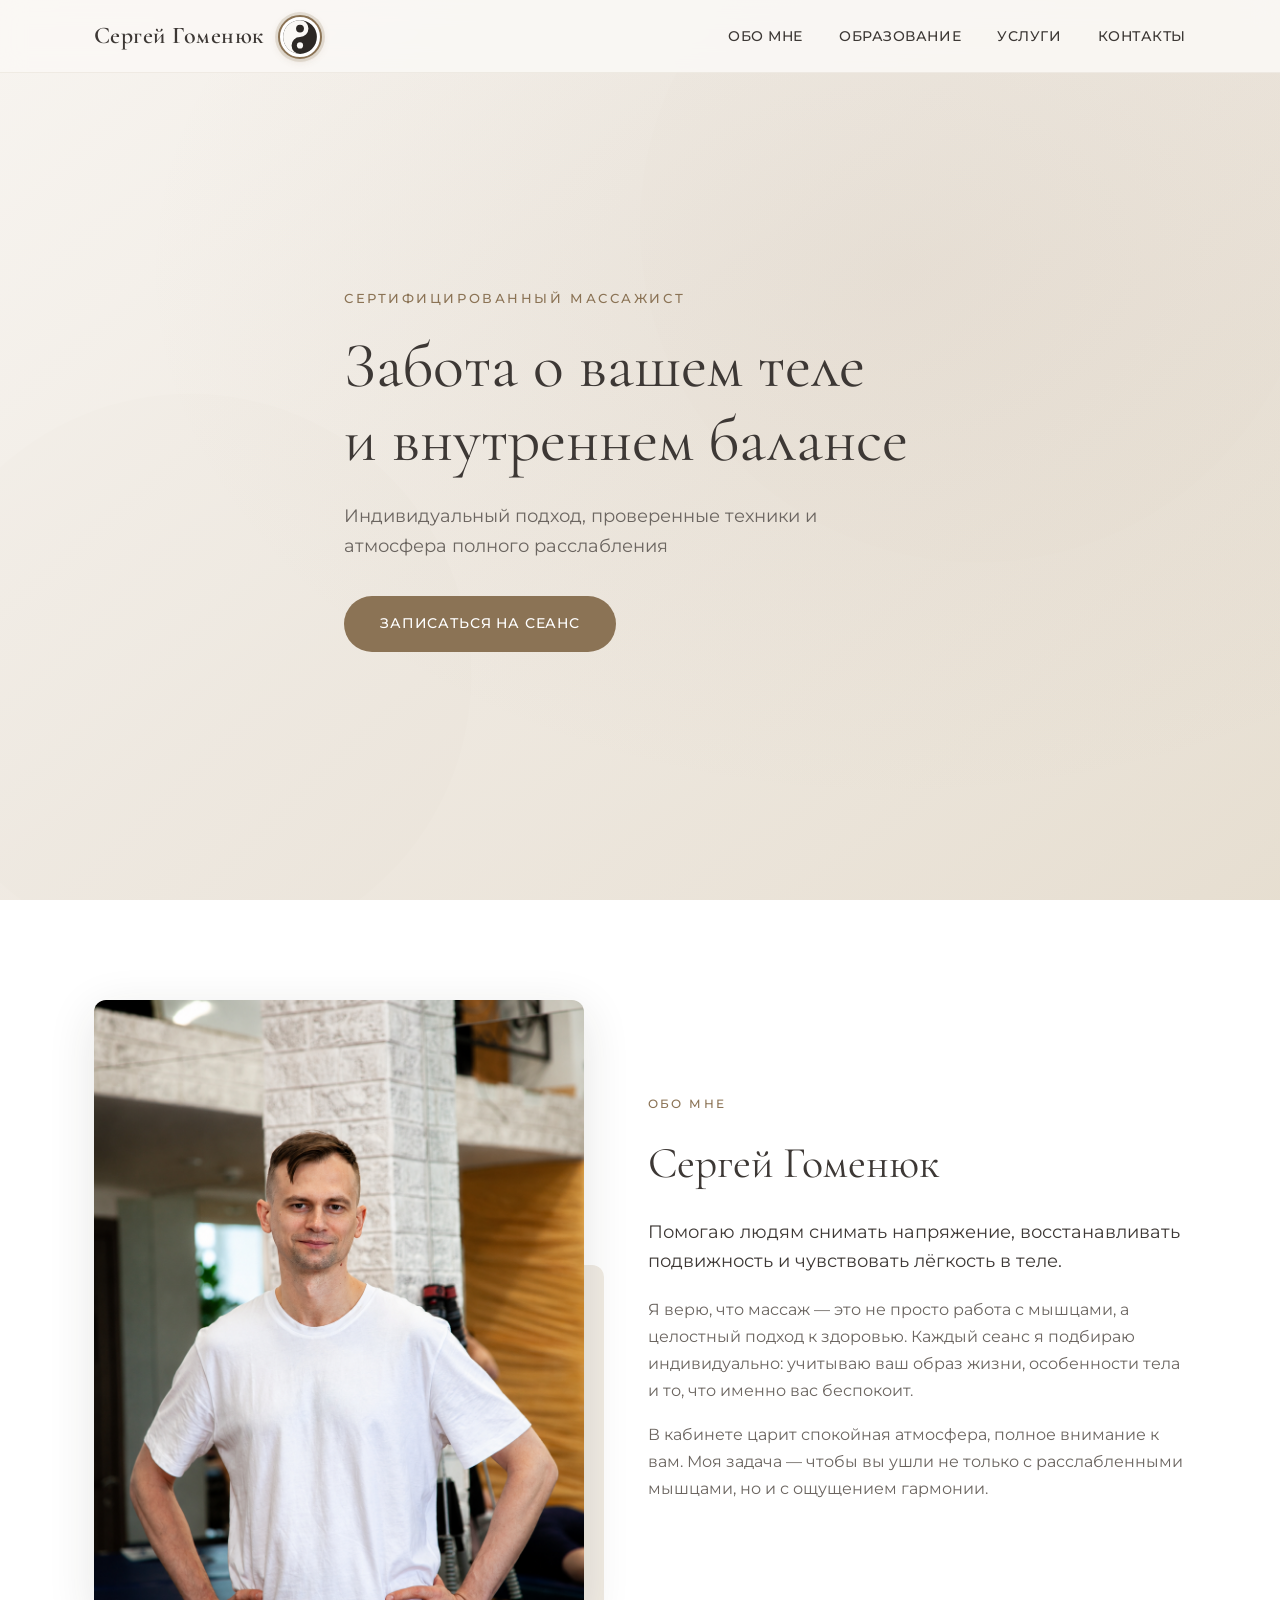
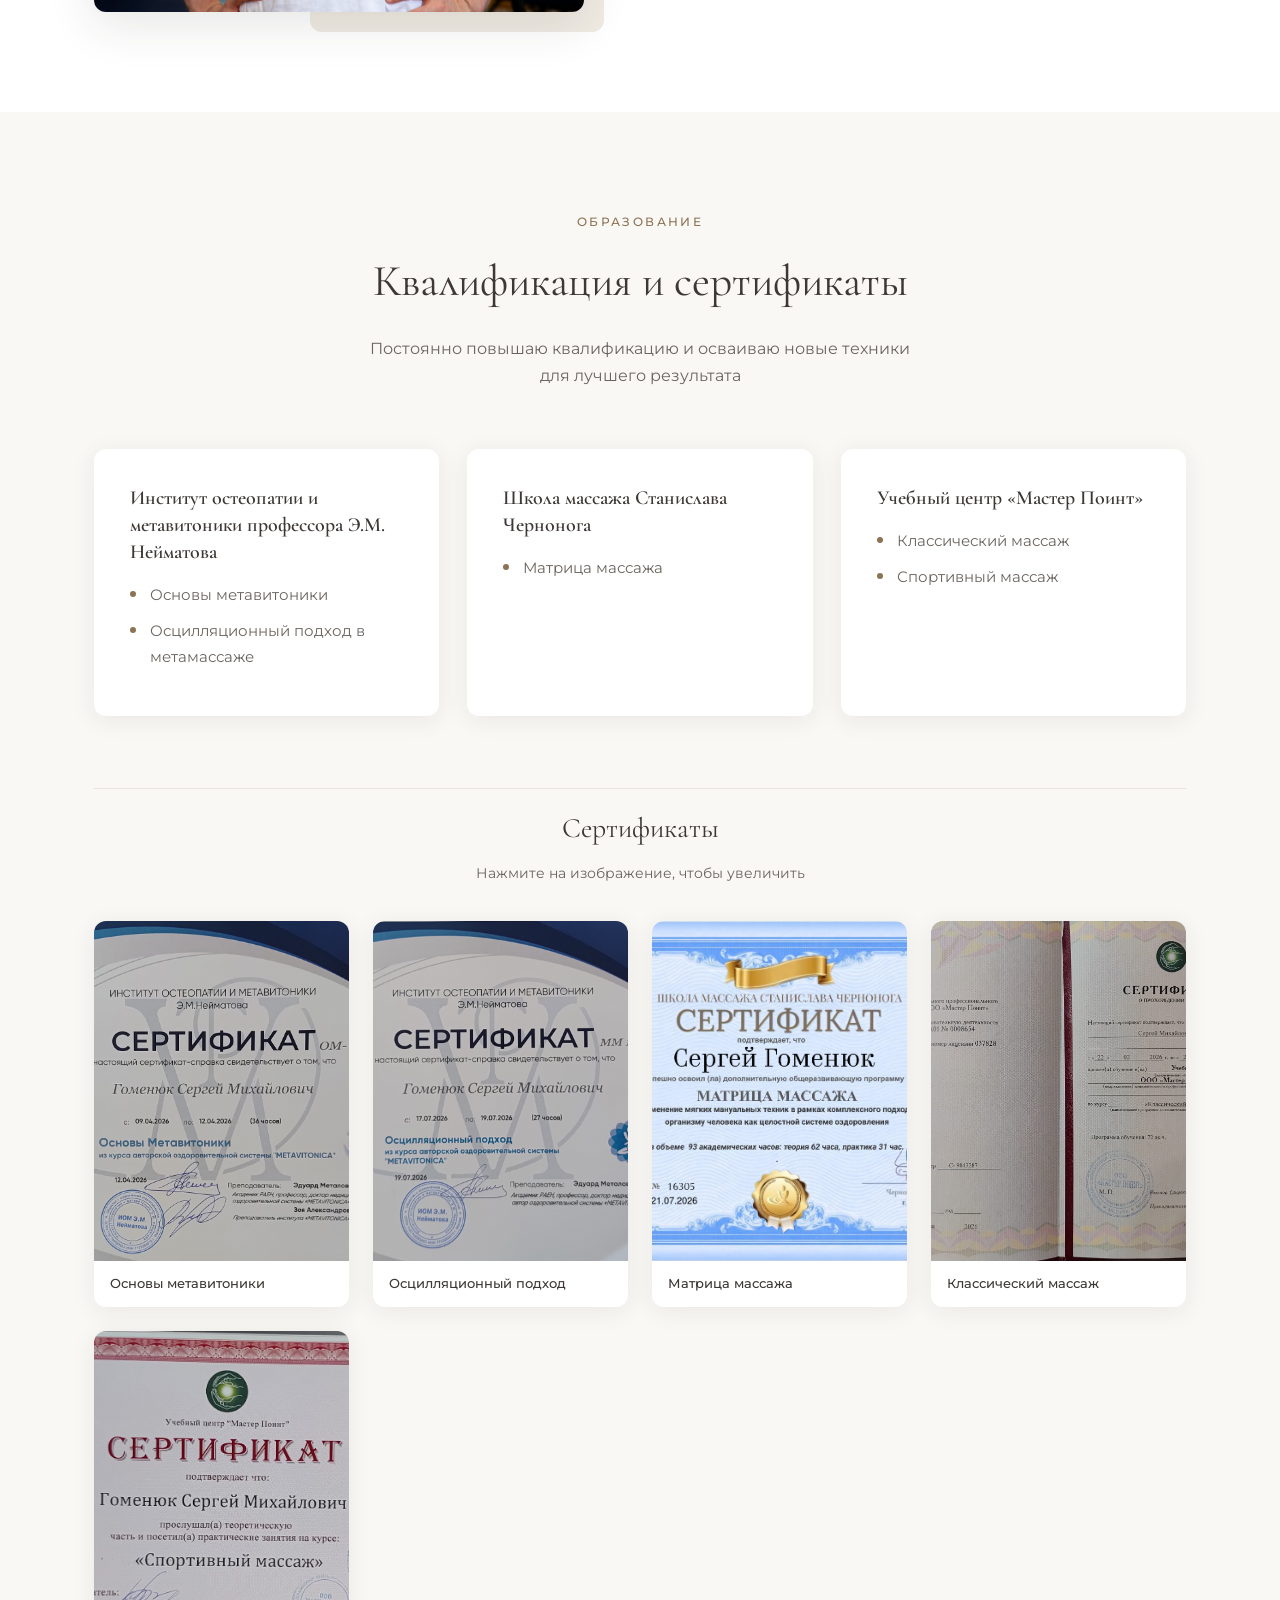
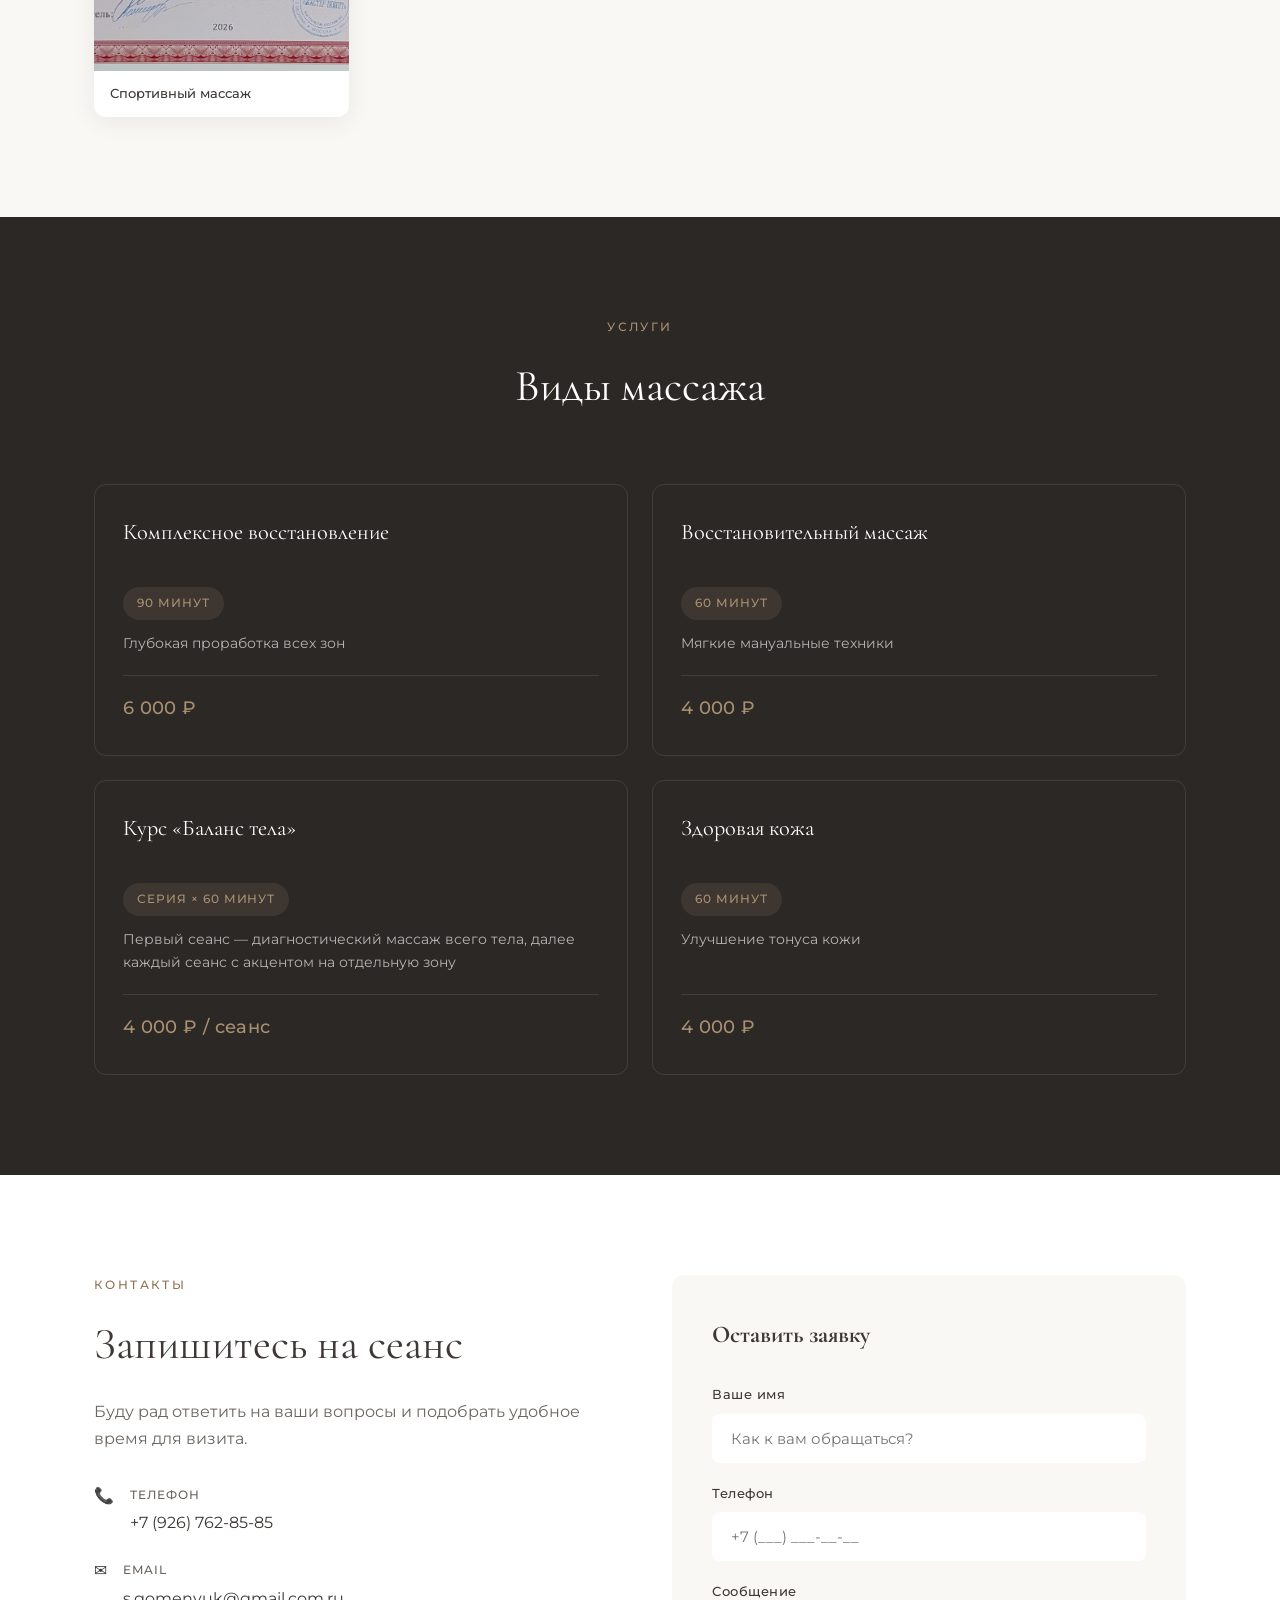
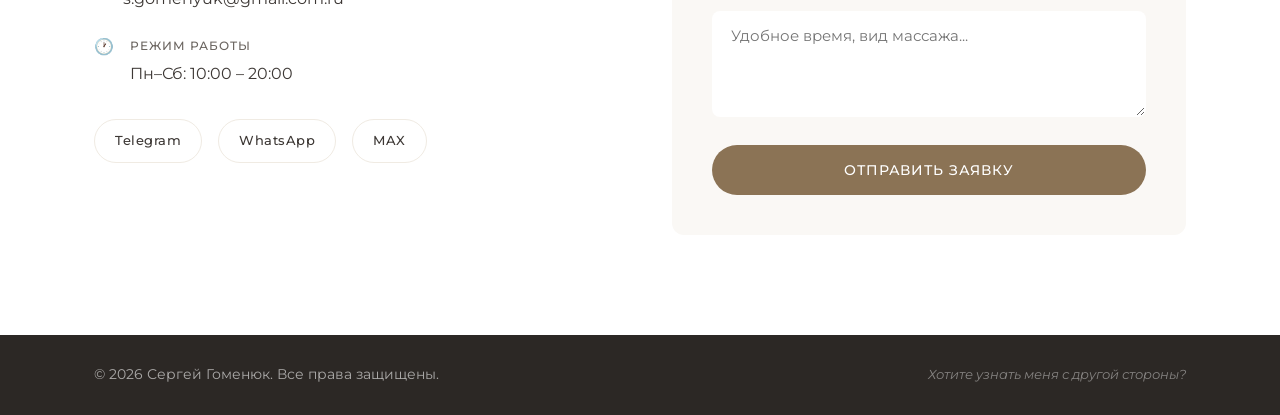
==== massage.html @ 70179abe "initial commit" ====
<!DOCTYPE html>
<html lang="ru">
<head>
  <meta charset="UTF-8">
  <meta name="viewport" content="width=device-width, initial-scale=1.0">
  <meta name="description" content="Профессиональный массаж — восстановление тела и душевного равновесия">
  <title>Сергей Гоменюк — Массажист</title>
  <link rel="preconnect" href="https://fonts.googleapis.com">
  <link rel="preconnect" href="https://fonts.gstatic.com" crossorigin>
  <link href="https://fonts.googleapis.com/css2?family=Cormorant+Garamond:ital,wght@0,400;0,600;1,400&family=Montserrat:wght@300;400;500;600&display=swap" rel="stylesheet">
  <link rel="stylesheet" href="styles.css?v=7">
</head>
<body>
  <header class="header">
    <nav class="nav container">
      <div class="nav-brand">
        <a href="index.html" class="logo">Сергей Гоменюк</a>
        <a href="resume.html" class="yin-yang" title="На главную" aria-label="На главную">
          <svg viewBox="0 0 64 64" aria-hidden="true">
            <circle cx="32" cy="32" r="30" fill="#2c2825"/>
            <path d="M32 2a30 30 0 0 1 0 60 15 15 0 0 1 0-30 15 15 0 0 0 0-30Z" fill="#faf8f5"/>
            <circle cx="32" cy="17" r="5.5" fill="#faf8f5"/>
            <circle cx="32" cy="47" r="7" fill="#2c2825"/>
          </svg>
        </a>
      </div>
      <button class="nav-toggle" aria-label="Открыть меню" aria-expanded="false">
        <span></span>
        <span></span>
        <span></span>
      </button>
      <ul class="nav-links">
        <li><a href="#about">Обо мне</a></li>
        <li><a href="#education">Образование</a></li>
        <li><a href="#services">Услуги</a></li>
        <li><a href="#contacts">Контакты</a></li>
      </ul>
    </nav>
  </header>

  <main>
    <section class="hero">
      <div class="hero-bg" aria-hidden="true"></div>
      <div class="hero-overlay" aria-hidden="true"></div>
      <div class="hero-content container">
        <p class="hero-label">Сертифицированный массажист</p>
        <h1>Забота о вашем теле<br>и внутреннем балансе</h1>
        <p class="hero-text">Индивидуальный подход, проверенные техники и атмосфера полного расслабления</p>
        <a href="#contacts" class="btn btn-primary">Записаться на сеанс</a>
      </div>
    </section>

    <section id="about" class="section about">
      <div class="container about-grid">
        <div class="about-photo">
          <div class="photo-frame">
            <img src="images/photo2.png" alt="Сергей Гоменюк — массажист" width="480" height="600">
          </div>
          <div class="photo-accent" aria-hidden="true"></div>
        </div>
        <div class="about-content">
          <span class="section-label">Обо мне</span>
          <h2>Сергей Гоменюк</h2>
          <p class="lead">Помогаю людям снимать напряжение, восстанавливать подвижность и чувствовать лёгкость в теле.</p>
          <p>Я верю, что массаж — это не просто работа с мышцами, а целостный подход к здоровью. Каждый сеанс я подбираю индивидуально: учитываю ваш образ жизни, особенности тела и то, что именно вас беспокоит.</p>
          <p>В кабинете царит спокойная атмосфера, полное внимание к вам. Моя задача — чтобы вы ушли не только с расслабленными мышцами, но и с ощущением гармонии.</p>
        </div>
      </div>
    </section>

    <section id="education" class="section education">
      <div class="container">
        <div class="section-header">
          <span class="section-label">Образование</span>
          <h2>Квалификация и сертификаты</h2>
          <p class="section-desc">Постоянно повышаю квалификацию и осваиваю новые техники для лучшего результата</p>
        </div>
        <div class="education-grid">
          <article class="edu-card">
            <h3>Институт остеопатии и метавитоники профессора Э.М. Нейматова</h3>
            <ul class="edu-courses">
              <li>Основы метавитоники</li>
              <li>Осцилляционный подход в метамассаже</li>
            </ul>
          </article>
          <article class="edu-card">
            <h3>Школа массажа Станислава Чернонога</h3>
            <ul class="edu-courses">
              <li>Матрица массажа</li>
            </ul>
          </article>
          <article class="edu-card">
            <h3>Учебный центр «Мастер Поинт»</h3>
            <ul class="edu-courses">
              <li>Классический массаж</li>
              <li>Спортивный массаж</li>
            </ul>
          </article>
        </div>

        <div class="certificates">
          <h3 class="certificates-title">Сертификаты</h3>
          <p class="certificates-desc">Нажмите на изображение, чтобы увеличить</p>
          <div class="certificates-grid">
            <button class="cert-item" type="button" aria-label="Сертификат: Основы метавитоники">
              <img src="images/certificates/01-metavitonika.jpg" alt="Сертификат — Основы метавитоники" loading="lazy">
              <span>Основы метавитоники</span>
            </button>
            <button class="cert-item" type="button" aria-label="Сертификат: Осцилляционный подход в метамассаже">
              <img src="images/certificates/02-oscillyaciya.jpg" alt="Сертификат — Осцилляционный подход в метамассаже" loading="lazy">
              <span>Осцилляционный подход</span>
            </button>
            <button class="cert-item" type="button" aria-label="Сертификат: Матрица массажа">
              <img src="images/certificates/03-matrica.png" alt="Сертификат — Матрица массажа" loading="lazy">
              <span>Матрица массажа</span>
            </button>
            <button class="cert-item" type="button" aria-label="Сертификат: Классический массаж">
              <img src="images/certificates/06-klassika-cert.jpg" alt="Сертификат — Классический массаж" loading="lazy">
              <span>Классический массаж</span>
            </button>
            <button class="cert-item" type="button" aria-label="Сертификат: Спортивный массаж">
              <img src="images/certificates/05-sportivnyy.jpg" alt="Сертификат — Спортивный массаж" loading="lazy">
              <span>Спортивный массаж</span>
            </button>
          </div>
        </div>
      </div>
    </section>

    <section id="services" class="section services">
      <div class="container">
        <div class="section-header">
          <span class="section-label">Услуги</span>
          <h2>Виды массажа</h2>
        </div>
        <div class="services-grid">
          <article class="service-item">
            <h3>Комплексное восстановление</h3>
            <span class="service-duration">90 минут</span>
            <p class="service-desc">Глубокая проработка всех зон</p>
            <span class="price">6 000 ₽</span>
          </article>
          <article class="service-item">
            <h3>Восстановительный массаж</h3>
            <span class="service-duration">60 минут</span>
            <p class="service-desc">Мягкие мануальные техники</p>
            <span class="price">4 000 ₽</span>
          </article>
          <article class="service-item">
            <h3>Курс «Баланс тела»</h3>
            <span class="service-duration">серия × 60 минут</span>
            <p class="service-desc">Первый сеанс — диагностический массаж всего тела, далее каждый сеанс с акцентом на отдельную зону</p>
            <span class="price">4 000 ₽ / сеанс</span>
          </article>
          <article class="service-item">
            <h3>Здоровая кожа</h3>
            <span class="service-duration">60 минут</span>
            <p class="service-desc">Улучшение тонуса кожи</p>
            <span class="price">4 000 ₽</span>
          </article>
        </div>
      </div>
    </section>

    <section id="contacts" class="section contacts">
      <div class="container contacts-grid">
        <div class="contacts-info">
          <span class="section-label">Контакты</span>
          <h2>Запишитесь на сеанс</h2>
          <p>Буду рад ответить на ваши вопросы и подобрать удобное время для визита.</p>
          <ul class="contact-list">
            <li>
              <span class="contact-icon" aria-hidden="true">📞</span>
              <div>
                <strong>Телефон</strong>
                <a href="tel:+79267628585">+7 (926) 762-85-85</a>
              </div>
            </li>
            <li>
              <span class="contact-icon" aria-hidden="true">✉️</span>
              <div>
                <strong>Email</strong>
                <a href="mailto:s.gomenyuk@gmail.com">s.gomenyuk@gmail.com.ru</a>
              </div>
            </li>
            <!--li>
              <span class="contact-icon" aria-hidden="true">📍</span>
              <div>
                <strong>Адрес</strong>
                <span>г. Москва, ул. Примерная, д. 10, каб. 5</span>
              </div>
            </li-->
            <li>
              <span class="contact-icon" aria-hidden="true">🕐</span>
              <div>
                <strong>Режим работы</strong>
                <span>Пн–Сб: 10:00 – 20:00</span>
              </div>
            </li>
          </ul>
          <div class="social-links">
            <a href="https://t.me/gsm_33" target="_blank" rel="noopener noreferrer" aria-label="Telegram">Telegram</a>
            <a href="https://wa.me/79267628588" target="_blank" rel="noopener noreferrer" aria-label="WhatsApp">WhatsApp</a>
            <a href="https://max.ru/u/f9LHodD0cOLOVUGIRUEJkd5_rGd2I27pXBakTg8RYIOOFuZh4iMITXsRNAY" target="_blank" rel="noopener noreferrer" aria-label="MAX">MAX</a>
          </div>
        </div>
        <form class="contact-form" id="contactForm">
          <h3>Оставить заявку</h3>
          <input type="text" name="_honey" class="form-honey" tabindex="-1" autocomplete="off" aria-hidden="true">
          <div class="form-group">
            <label for="name">Ваше имя</label>
            <input type="text" id="name" name="name" required placeholder="Как к вам обращаться?">
          </div>
          <div class="form-group">
            <label for="phone">Телефон</label>
            <input type="tel" id="phone" name="phone" required placeholder="+7 (___) ___-__-__">
          </div>
          <div class="form-group">
            <label for="message">Сообщение</label>
            <textarea id="message" name="message" rows="4" placeholder="Удобное время, вид массажа..."></textarea>
          </div>
          <button type="submit" class="btn btn-primary btn-full" id="submitBtn">Отправить заявку</button>
          <p class="form-note form-note--success" id="formNote" hidden>Спасибо! Я свяжусь с вами в ближайшее время.</p>
          <p class="form-note form-note--error" id="formError" hidden></p>
        </form>
      </div>
    </section>
  </main>

  <div class="lightbox" id="lightbox" hidden>
    <button class="lightbox-close" type="button" aria-label="Закрыть">&times;</button>
    <img class="lightbox-img" src="" alt="">
  </div>

  <footer class="footer">
    <div class="container footer-inner">
      <p>&copy; 2026 Сергей Гоменюк. Все права защищены.</p>
      <a href="resume.html" class="other-side">Хотите узнать меня с другой стороны?</a>
    </div>
  </footer>

  <script src="config.js"></script>
  <script src="script.js"></script>
</body>
</html>
---- styles.css ----
:root {
  --color-bg: #faf8f5;
  --color-bg-alt: #f0ebe3;
  --color-bg-dark: #2c2825;
  --color-text: #3d3835;
  --color-text-light: #6b6560;
  --color-accent: #8b7355;
  --color-accent-light: #a89070;
  --color-accent-dark: #6d5a44;
  --color-white: #ffffff;
  --font-serif: 'Cormorant Garamond', Georgia, serif;
  --font-sans: 'Montserrat', system-ui, sans-serif;
  --shadow: 0 4px 24px rgba(44, 40, 37, 0.08);
  --shadow-lg: 0 12px 48px rgba(44, 40, 37, 0.12);
  --radius: 12px;
  --transition: 0.3s ease;
}

*,
*::before,
*::after {
  box-sizing: border-box;
  margin: 0;
  padding: 0;
}

html {
  scroll-behavior: smooth;
}

body {
  font-family: var(--font-sans);
  font-weight: 400;
  font-size: 16px;
  line-height: 1.7;
  color: var(--color-text);
  background: var(--color-bg);
}

img {
  max-width: 100%;
  height: auto;
  display: block;
}

a {
  color: var(--color-accent);
  text-decoration: none;
  transition: color var(--transition);
}

a:hover {
  color: var(--color-accent-dark);
}

.container {
  width: 100%;
  max-width: 1140px;
  margin: 0 auto;
  padding: 0 24px;
}

/* Header */
.header {
  position: fixed;
  top: 0;
  left: 0;
  right: 0;
  z-index: 100;
  background: rgba(250, 248, 245, 0.92);
  backdrop-filter: blur(12px);
  border-bottom: 1px solid rgba(139, 115, 85, 0.1);
}

.nav {
  display: flex;
  align-items: center;
  justify-content: space-between;
  height: 72px;
}

.nav-brand {
  display: flex;
  align-items: center;
  gap: 14px;
}

.logo {
  font-family: var(--font-serif);
  font-size: 1.5rem;
  font-weight: 600;
  line-height: 1;
  color: var(--color-text);
  letter-spacing: 0.02em;
}

.logo:hover {
  color: var(--color-accent);
}

.yin-yang {
  position: relative;
  top: 1px;
  display: inline-flex;
  align-items: center;
  justify-content: center;
  flex-shrink: 0;
  width: 44px;
  height: 44px;
  padding: 0;
  border-radius: 50%;
  cursor: pointer;
  background: #fff;
  border: 2px solid var(--color-accent);
  box-shadow:
    0 0 0 3px rgba(139, 115, 85, 0.18),
    0 2px 8px rgba(139, 115, 85, 0.2);
  transition: transform 0.35s ease, border-color 0.25s ease, box-shadow 0.35s ease;
  animation: yin-pulse 2s ease-in-out infinite;
}

.yin-yang svg {
  display: block;
  width: 36px;
  height: 36px;
  border-radius: 50%;
  transform: rotate(180deg);
  transition: transform 0.45s ease;
  pointer-events: none;
}

.yin-yang:hover {
  transform: scale(1.18);
  border-color: var(--color-accent-dark);
  box-shadow:
    0 0 0 5px rgba(139, 115, 85, 0.28),
    0 4px 16px rgba(139, 115, 85, 0.35);
  animation: none;
}

.yin-yang:hover svg {
  transform: rotate(0deg);
}

.yin-yang:focus-visible {
  outline: 2px solid var(--color-accent-dark);
  outline-offset: 4px;
}

@keyframes yin-pulse {
  0%, 100% {
    box-shadow:
      0 0 0 3px rgba(139, 115, 85, 0.2),
      0 2px 8px rgba(139, 115, 85, 0.15);
  }
  50% {
    box-shadow:
      0 0 0 7px rgba(139, 115, 85, 0.12),
      0 2px 12px rgba(139, 115, 85, 0.3);
  }
}

.nav-links {
  display: flex;
  gap: 36px;
  list-style: none;
}

.nav-links a {
  font-size: 0.875rem;
  font-weight: 500;
  color: var(--color-text);
  letter-spacing: 0.04em;
  text-transform: uppercase;
}

.nav-links a:hover {
  color: var(--color-accent);
}

.nav-toggle {
  display: none;
  flex-direction: column;
  gap: 5px;
  background: none;
  border: none;
  cursor: pointer;
  padding: 4px;
}

.nav-toggle span {
  display: block;
  width: 24px;
  height: 2px;
  background: var(--color-text);
  transition: var(--transition);
}

/* Hero */
.hero {
  position: relative;
  min-height: 100vh;
  display: flex;
  align-items: center;
  padding: 120px 0 80px;
  overflow: hidden;
}

.hero-bg {
  position: absolute;
  inset: 0;
  background:
    linear-gradient(135deg, rgba(250, 248, 245, 0.85) 0%, rgba(240, 235, 227, 0.75) 100%),
    url('data:image/svg+xml,<svg xmlns="http://www.w3.org/2000/svg" viewBox="0 0 1200 800"><defs><linearGradient id="g" x1="0%25" y1="0%25" x2="100%25" y2="100%25"><stop offset="0%25" style="stop-color:%23e8dfd3"/><stop offset="50%25" style="stop-color:%23d4c4b0"/><stop offset="100%25" style="stop-color:%23c9b89a"/></linearGradient></defs><rect fill="url(%23g)" width="1200" height="800"/><circle cx="900" cy="200" r="300" fill="%23b8a088" opacity="0.15"/><circle cx="200" cy="600" r="250" fill="%238b7355" opacity="0.1"/></svg>');
  background-size: cover;
  background-position: center;
}

.hero-overlay {
  position: absolute;
  inset: 0;
  background: radial-gradient(ellipse at 70% 30%, rgba(139, 115, 85, 0.08) 0%, transparent 60%);
}

.hero-content {
  position: relative;
  z-index: 1;
  max-width: 640px;
}

.hero-label {
  font-size: 0.8rem;
  font-weight: 500;
  letter-spacing: 0.2em;
  text-transform: uppercase;
  color: var(--color-accent);
  margin-bottom: 20px;
}

.hero h1 {
  font-family: var(--font-serif);
  font-size: clamp(2.5rem, 6vw, 4rem);
  font-weight: 400;
  line-height: 1.15;
  color: var(--color-text);
  margin-bottom: 24px;
}

.hero-text {
  font-size: 1.1rem;
  color: var(--color-text-light);
  margin-bottom: 36px;
  max-width: 480px;
}

/* Buttons */
.btn {
  display: inline-block;
  padding: 16px 36px;
  font-family: var(--font-sans);
  font-size: 0.875rem;
  font-weight: 500;
  letter-spacing: 0.06em;
  text-transform: uppercase;
  border: none;
  border-radius: 50px;
  cursor: pointer;
  transition: all var(--transition);
}

.btn-primary {
  background: var(--color-accent);
  color: var(--color-white);
}

.btn-primary:hover {
  background: var(--color-accent-dark);
  color: var(--color-white);
  transform: translateY(-2px);
  box-shadow: var(--shadow);
}

.btn-full {
  width: 100%;
}

/* Sections */
.section {
  padding: 100px 0;
}

.section-label {
  display: block;
  font-size: 0.75rem;
  font-weight: 500;
  letter-spacing: 0.2em;
  text-transform: uppercase;
  color: var(--color-accent);
  margin-bottom: 12px;
}

.section-header {
  text-align: center;
  max-width: 560px;
  margin: 0 auto 60px;
}

.section-header h2,
.about-content h2,
.contacts-info h2 {
  font-family: var(--font-serif);
  font-size: clamp(2rem, 4vw, 2.75rem);
  font-weight: 400;
  color: var(--color-text);
  margin-bottom: 16px;
}

.section-desc {
  color: var(--color-text-light);
}

/* About */
.about {
  background: var(--color-white);
}

.about-grid {
  display: grid;
  grid-template-columns: 1fr 1.1fr;
  gap: 64px;
  align-items: center;
}

.about-photo {
  position: relative;
}

.photo-frame {
  position: relative;
  z-index: 1;
  border-radius: var(--radius);
  overflow: hidden;
  box-shadow: var(--shadow-lg);
}

.photo-frame img {
  width: 100%;
  aspect-ratio: 4 / 5;
  object-fit: cover;
  background: var(--color-bg-alt);
}

.photo-accent {
  position: absolute;
  bottom: -20px;
  right: -20px;
  width: 60%;
  height: 60%;
  background: var(--color-bg-alt);
  border-radius: var(--radius);
  z-index: 0;
}

.about-content .lead {
  font-size: 1.15rem;
  color: var(--color-text);
  margin-bottom: 20px;
  line-height: 1.6;
}

.about-content p {
  color: var(--color-text-light);
  margin-bottom: 16px;
}

.about-features {
  display: flex;
  gap: 40px;
  list-style: none;
  margin-top: 36px;
  padding-top: 36px;
  border-top: 1px solid var(--color-bg-alt);
}

.about-features li {
  display: flex;
  flex-direction: column;
}

.about-features strong {
  font-family: var(--font-serif);
  font-size: 2rem;
  font-weight: 600;
  color: var(--color-accent);
  line-height: 1.2;
}

.about-features span {
  font-size: 0.8rem;
  color: var(--color-text-light);
  margin-top: 4px;
}

/* Education */
.education {
  background: var(--color-bg);
}

.education-grid {
  display: grid;
  grid-template-columns: repeat(3, 1fr);
  gap: 28px;
  margin-bottom: 72px;
}

.edu-card {
  background: var(--color-white);
  padding: 36px;
  border-radius: var(--radius);
  box-shadow: var(--shadow);
  transition: transform var(--transition), box-shadow var(--transition);
}

.edu-card:hover {
  transform: translateY(-4px);
  box-shadow: var(--shadow-lg);
}

.edu-year {
  display: inline-block;
  font-size: 0.75rem;
  font-weight: 600;
  letter-spacing: 0.1em;
  color: var(--color-accent);
  background: var(--color-bg-alt);
  padding: 6px 14px;
  border-radius: 50px;
  margin-bottom: 16px;
}

.edu-card h3 {
  font-family: var(--font-serif);
  font-size: 1.25rem;
  font-weight: 600;
  margin-bottom: 16px;
  line-height: 1.35;
}

.edu-courses {
  list-style: none;
  padding: 0;
}

.edu-courses li {
  position: relative;
  padding-left: 20px;
  margin-bottom: 10px;
  font-size: 0.95rem;
  color: var(--color-text-light);
}

.edu-courses li::before {
  content: '';
  position: absolute;
  left: 0;
  top: 0.55em;
  width: 6px;
  height: 6px;
  border-radius: 50%;
  background: var(--color-accent);
}

.edu-degree {
  font-size: 0.875rem;
  font-weight: 500;
  color: var(--color-accent);
  margin-bottom: 12px;
}

.edu-card p:last-child {
  font-size: 0.9rem;
  color: var(--color-text-light);
}

/* Certificates */
.certificates {
  padding-top: 16px;
  border-top: 1px solid rgba(139, 115, 85, 0.15);
}

.certificates-title {
  font-family: var(--font-serif);
  font-size: 1.75rem;
  font-weight: 400;
  text-align: center;
  margin-bottom: 8px;
}

.certificates-desc {
  text-align: center;
  font-size: 0.9rem;
  color: var(--color-text-light);
  margin-bottom: 36px;
}

.certificates-grid {
  display: grid;
  grid-template-columns: repeat(auto-fill, minmax(200px, 1fr));
  gap: 24px;
}

.cert-item {
  display: flex;
  flex-direction: column;
  align-items: stretch;
  padding: 0;
  border: none;
  background: var(--color-white);
  border-radius: var(--radius);
  overflow: hidden;
  box-shadow: var(--shadow);
  cursor: pointer;
  transition: transform var(--transition), box-shadow var(--transition);
  text-align: left;
  font-family: inherit;
}

.cert-item:hover {
  transform: translateY(-4px);
  box-shadow: var(--shadow-lg);
}

.cert-item img {
  width: 100%;
  aspect-ratio: 3 / 4;
  object-fit: cover;
  background: var(--color-bg-alt);
}

.cert-item span {
  padding: 14px 16px;
  font-size: 0.8rem;
  font-weight: 500;
  color: var(--color-text);
  line-height: 1.4;
}

/* Lightbox */
.lightbox {
  position: fixed;
  inset: 0;
  z-index: 200;
  display: flex;
  align-items: center;
  justify-content: center;
  padding: 24px;
  background: rgba(44, 40, 37, 0.9);
  backdrop-filter: blur(4px);
}

.lightbox[hidden] {
  display: none;
}

.lightbox-img {
  max-width: 90vw;
  max-height: 90vh;
  object-fit: contain;
  border-radius: 8px;
  box-shadow: var(--shadow-lg);
}

.lightbox-close {
  position: absolute;
  top: 20px;
  right: 24px;
  width: 48px;
  height: 48px;
  border: none;
  background: rgba(255, 255, 255, 0.15);
  color: var(--color-white);
  font-size: 2rem;
  line-height: 1;
  border-radius: 50%;
  cursor: pointer;
  transition: background var(--transition);
}

.lightbox-close:hover {
  background: rgba(255, 255, 255, 0.25);
}

/* Services */
.services {
  background: var(--color-bg-dark);
  color: var(--color-white);
}

.services .section-label {
  color: var(--color-accent-light);
}

.services .section-header h2 {
  color: var(--color-white);
}

.services-grid {
  display: grid;
  grid-template-columns: repeat(2, 1fr);
  gap: 24px;
}

.service-item {
  display: grid;
  grid-template-rows: auto auto 1fr auto;
  gap: 12px;
  min-height: 100%;
  padding: 32px 28px;
  border: 1px solid rgba(255, 255, 255, 0.1);
  border-radius: var(--radius);
  transition: background var(--transition), border-color var(--transition);
}

.service-item:hover {
  background: rgba(255, 255, 255, 0.05);
  border-color: var(--color-accent);
}

.service-item h3 {
  font-family: var(--font-serif);
  font-size: 1.4rem;
  font-weight: 400;
  line-height: 1.3;
  margin: 0;
  min-height: 2.6em;
}

.service-duration {
  display: inline-flex;
  align-items: center;
  width: fit-content;
  padding: 6px 14px;
  font-size: 0.75rem;
  font-weight: 500;
  letter-spacing: 0.08em;
  text-transform: uppercase;
  color: var(--color-accent-light);
  background: rgba(168, 144, 112, 0.15);
  border-radius: 50px;
}

.service-desc {
  margin: 0;
  font-size: 0.9rem;
  line-height: 1.6;
  color: rgba(255, 255, 255, 0.65);
}

.price {
  margin-top: 8px;
  padding-top: 16px;
  border-top: 1px solid rgba(255, 255, 255, 0.1);
  font-size: 1.15rem;
  font-weight: 500;
  letter-spacing: 0.02em;
  color: var(--color-accent-light);
}

/* Contacts */
.contacts {
  background: var(--color-white);
}

.contacts-grid {
  display: grid;
  grid-template-columns: 1fr 1fr;
  gap: 64px;
  align-items: start;
}

.contacts-info p {
  color: var(--color-text-light);
  margin-bottom: 32px;
}

.contact-list {
  list-style: none;
  margin-bottom: 32px;
}

.contact-list li {
  display: flex;
  gap: 16px;
  margin-bottom: 24px;
}

.contact-icon {
  font-size: 1.25rem;
  line-height: 1.4;
}

.contact-list strong {
  display: block;
  font-size: 0.75rem;
  font-weight: 500;
  letter-spacing: 0.08em;
  text-transform: uppercase;
  color: var(--color-text-light);
  margin-bottom: 4px;
}

.contact-list a,
.contact-list span {
  font-size: 1rem;
  color: var(--color-text);
}

.contact-list a:hover {
  color: var(--color-accent);
}

.social-links {
  display: flex;
  gap: 16px;
}

.social-links a {
  padding: 10px 20px;
  font-size: 0.8rem;
  font-weight: 500;
  letter-spacing: 0.04em;
  border: 1px solid var(--color-bg-alt);
  border-radius: 50px;
  color: var(--color-text);
  transition: all var(--transition);
}

.social-links a:hover {
  border-color: var(--color-accent);
  color: var(--color-accent);
}

/* Form */
.contact-form {
  background: var(--color-bg);
  padding: 40px;
  border-radius: var(--radius);
}

.contact-form h3 {
  font-family: var(--font-serif);
  font-size: 1.5rem;
  margin-bottom: 28px;
}

.form-group {
  margin-bottom: 20px;
}

.form-group label {
  display: block;
  font-size: 0.8rem;
  font-weight: 500;
  letter-spacing: 0.04em;
  margin-bottom: 8px;
  color: var(--color-text);
}

.form-group input,
.form-group textarea {
  width: 100%;
  padding: 14px 18px;
  font-family: var(--font-sans);
  font-size: 0.95rem;
  color: var(--color-text);
  background: var(--color-white);
  border: 1px solid transparent;
  border-radius: 8px;
  transition: border-color var(--transition);
  resize: vertical;
}

.form-group input:focus,
.form-group textarea:focus {
  outline: none;
  border-color: var(--color-accent);
}

.form-note {
  margin-top: 16px;
  text-align: center;
  font-weight: 500;
}

.form-note--success {
  color: var(--color-accent);
}

.form-note--error {
  color: #b54a4a;
}

.form-honey {
  position: absolute;
  left: -9999px;
  opacity: 0;
  pointer-events: none;
}

.btn:disabled {
  opacity: 0.6;
  cursor: not-allowed;
  transform: none;
}

/* Footer */
.footer {
  background: var(--color-bg-dark);
  color: rgba(255, 255, 255, 0.6);
  padding: 28px 0;
}

.footer-inner {
  display: flex;
  justify-content: space-between;
  align-items: center;
  font-size: 0.875rem;
}

.footer a {
  color: rgba(255, 255, 255, 0.6);
}

.footer a:hover {
  color: var(--color-accent-light);
}

.other-side {
  font-size: 0.8rem;
  font-style: italic;
  opacity: 0.7;
  transition: opacity var(--transition), color var(--transition);
}

.other-side:hover {
  opacity: 1;
}

/* Mobile */
@media (max-width: 900px) {
  .about-grid,
  .contacts-grid {
    grid-template-columns: 1fr;
    gap: 48px;
  }

  .education-grid {
    grid-template-columns: 1fr;
  }

  .certificates-grid {
    grid-template-columns: repeat(2, 1fr);
  }

  .services-grid {
    grid-template-columns: 1fr;
  }

  .service-item h3 {
    min-height: 0;
  }

  .about-photo {
    max-width: 400px;
    margin: 0 auto;
  }

  .about-features {
    justify-content: space-between;
    gap: 20px;
  }
}

@media (max-width: 768px) {
  .nav-toggle {
    display: flex;
  }

  .nav-links {
    position: fixed;
    top: 72px;
    left: 0;
    right: 0;
    flex-direction: column;
    gap: 0;
    background: var(--color-bg);
    padding: 24px;
    border-bottom: 1px solid rgba(139, 115, 85, 0.1);
    transform: translateY(-120%);
    opacity: 0;
    pointer-events: none;
    transition: all var(--transition);
  }

  .nav-links.open {
    transform: translateY(0);
    opacity: 1;
    pointer-events: auto;
  }

  .nav-links li {
    border-bottom: 1px solid var(--color-bg-alt);
  }

  .nav-links a {
    display: block;
    padding: 16px 0;
  }

  .section {
    padding: 72px 0;
  }

  .hero {
    min-height: auto;
    padding: 140px 0 80px;
  }

  .contact-form {
    padding: 28px;
  }

  .certificates-grid {
    grid-template-columns: 1fr;
  }

  .footer-inner {
    flex-direction: column;
    gap: 12px;
    text-align: center;
  }
}
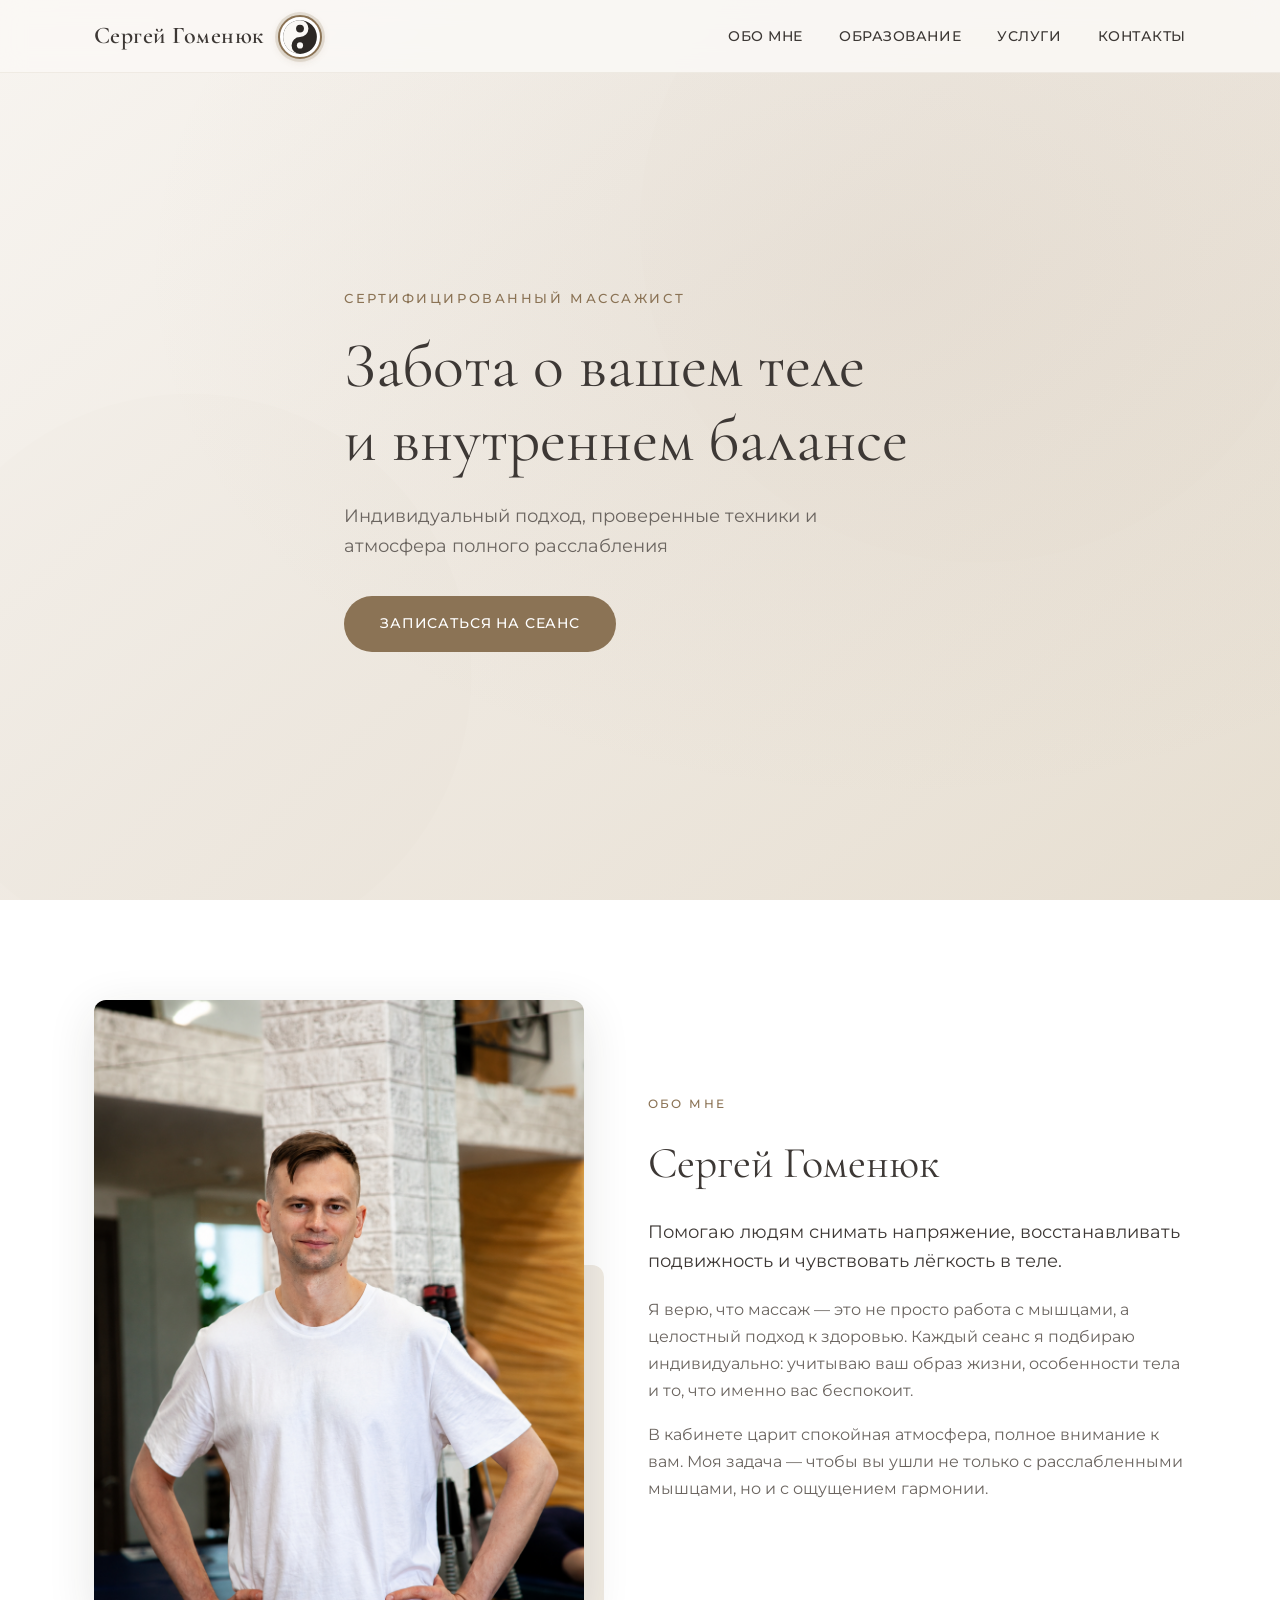
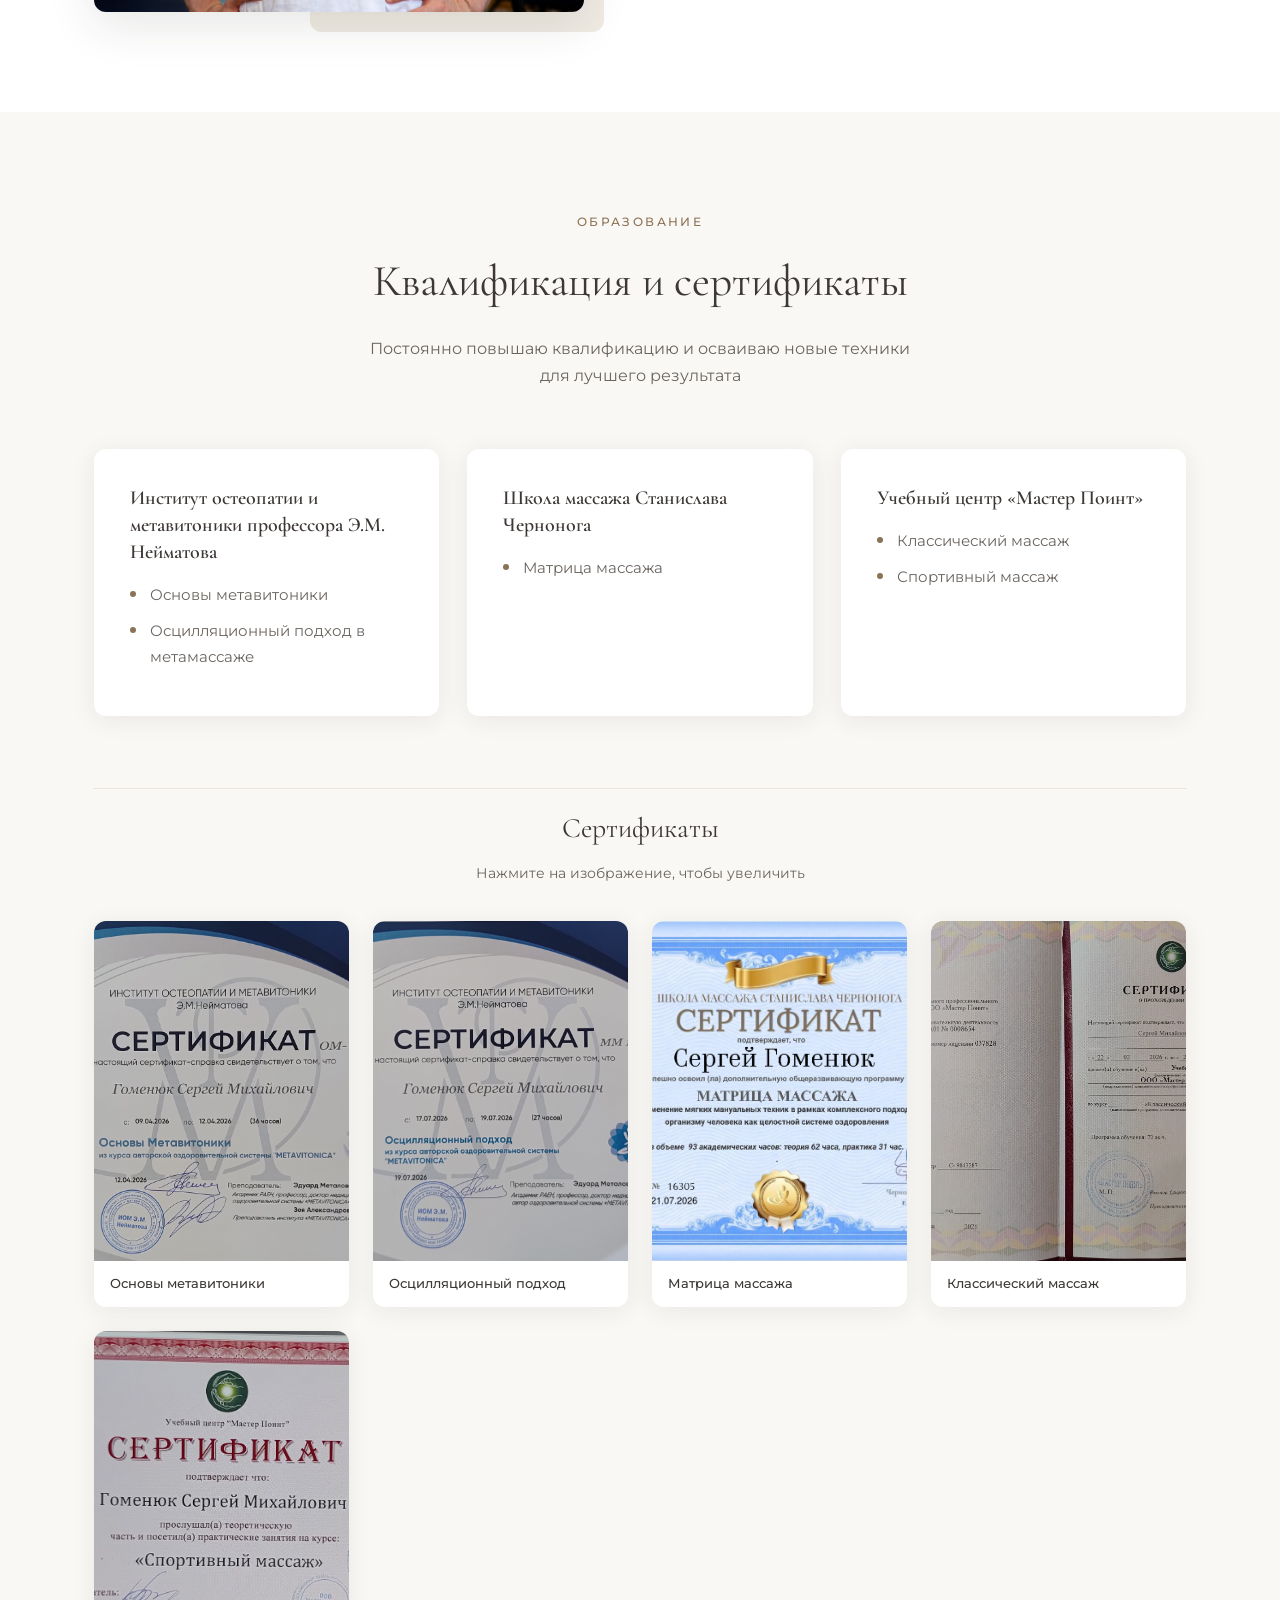
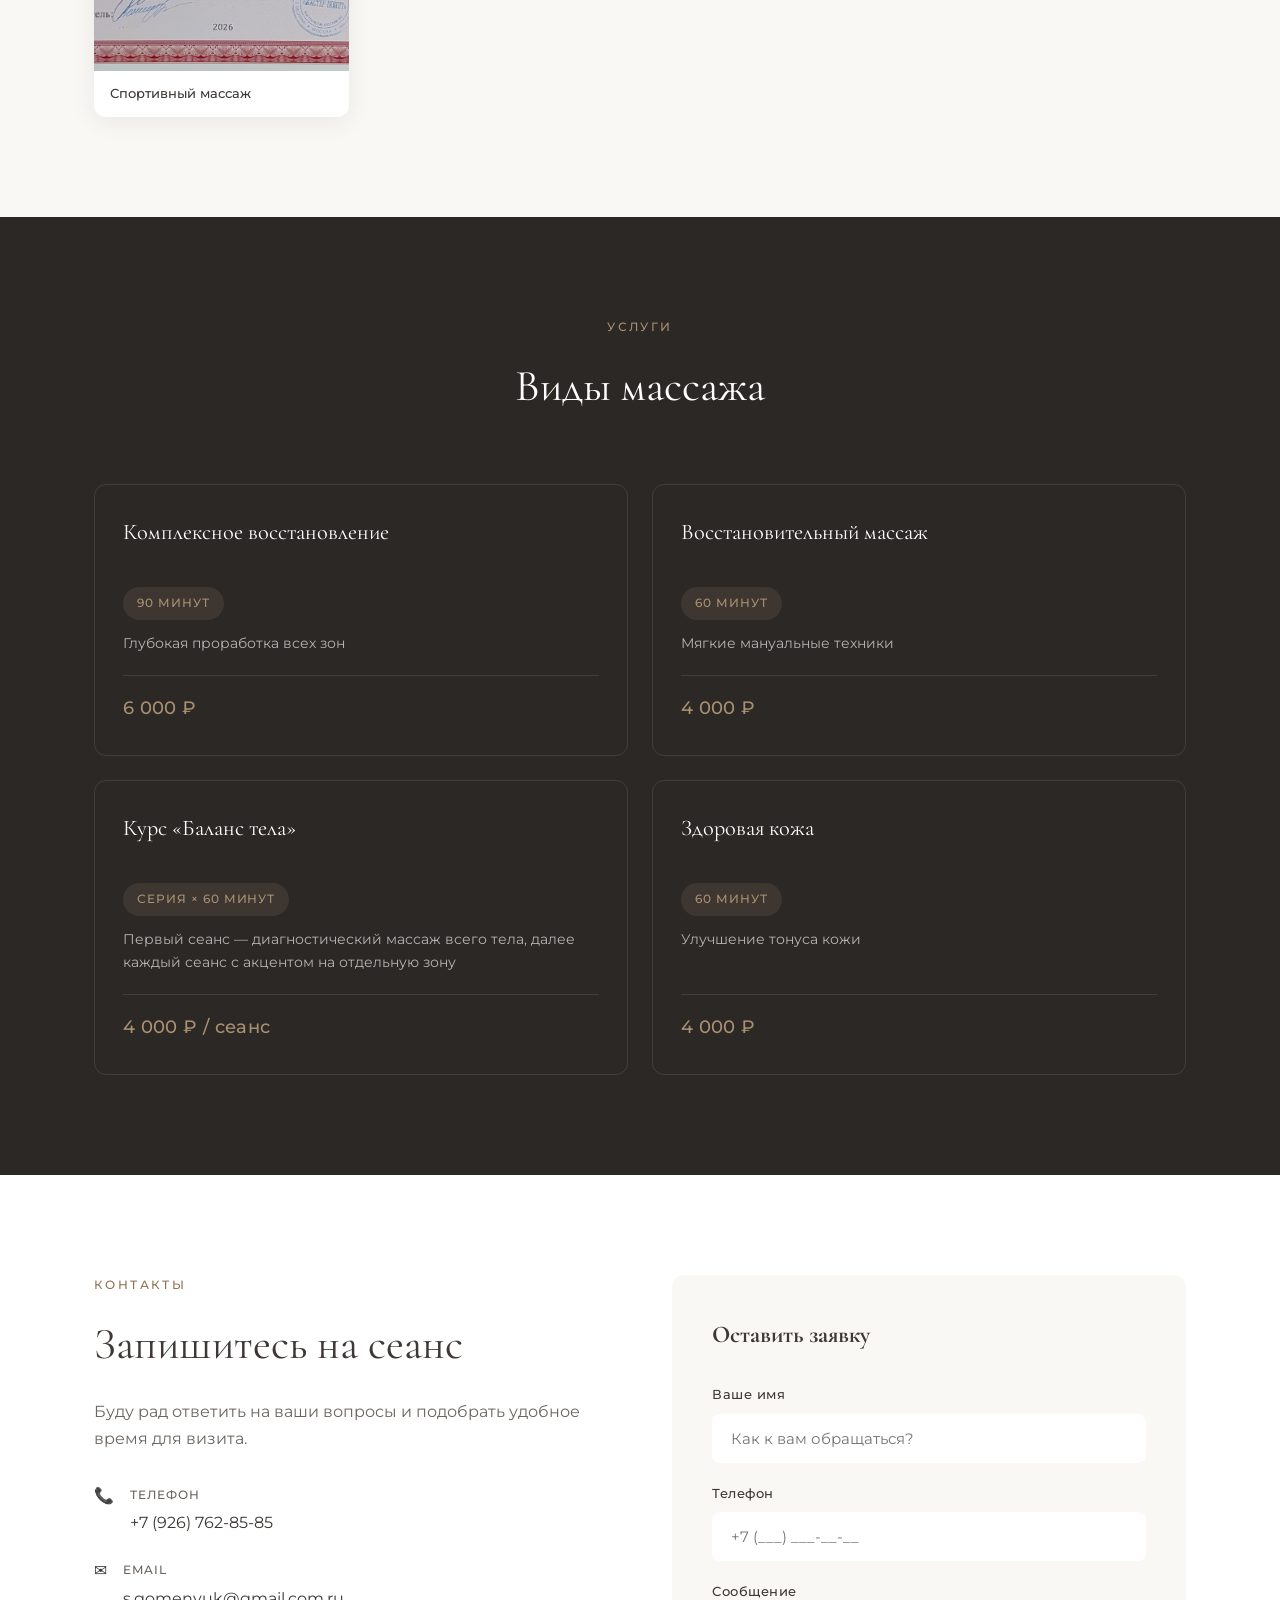
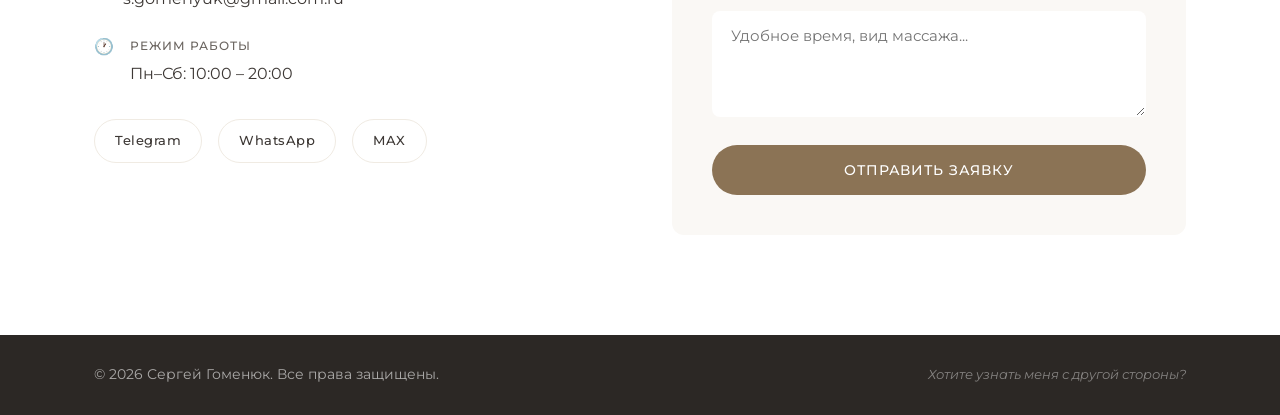
==== commit c5edeaf3: "web3forms for submitting requests" ====
--- a/massage.html
+++ b/massage.html
@@ -206,7 +206,7 @@
         </div>
         <form class="contact-form" id="contactForm">
           <h3>Оставить заявку</h3>
-          <input type="text" name="_honey" class="form-honey" tabindex="-1" autocomplete="off" aria-hidden="true">
+          <input type="checkbox" name="botcheck" class="form-honey" tabindex="-1" autocomplete="off" aria-hidden="true">
           <div class="form-group">
             <label for="name">Ваше имя</label>
             <input type="text" id="name" name="name" required placeholder="Как к вам обращаться?">
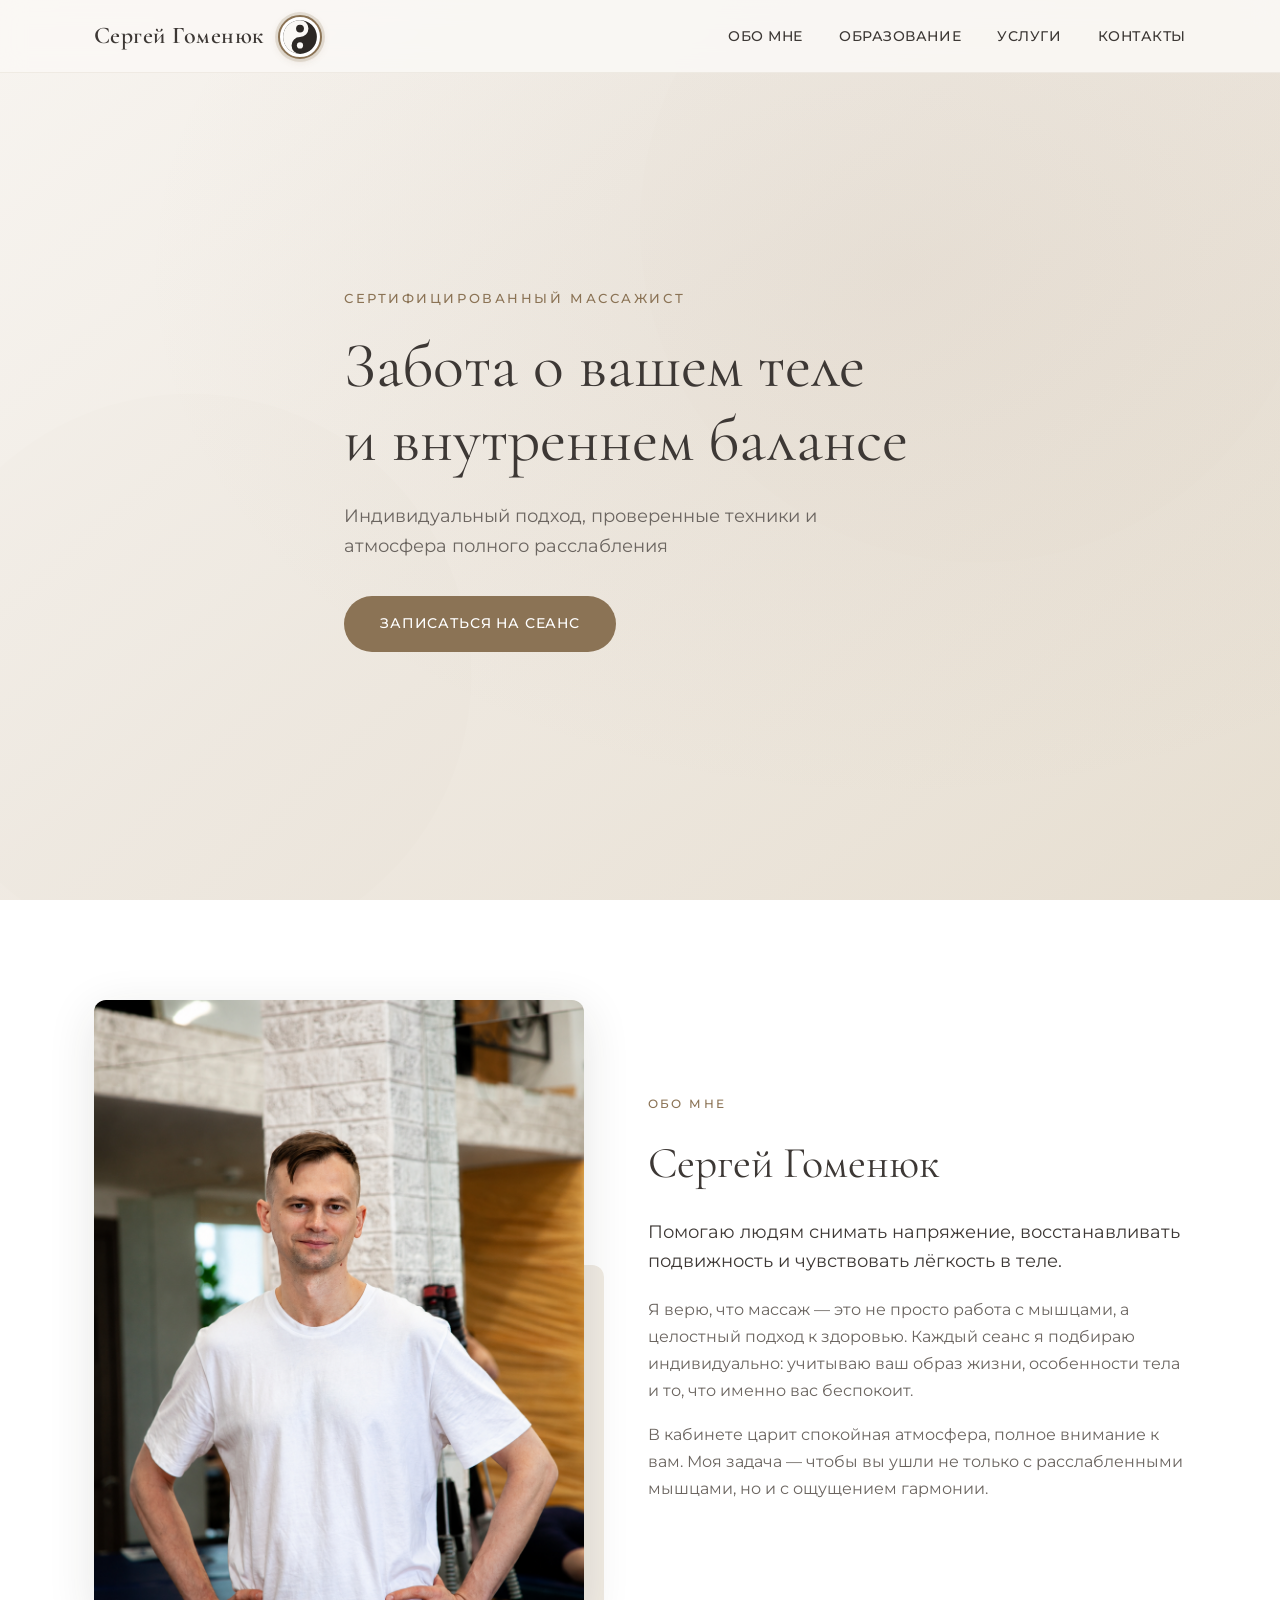
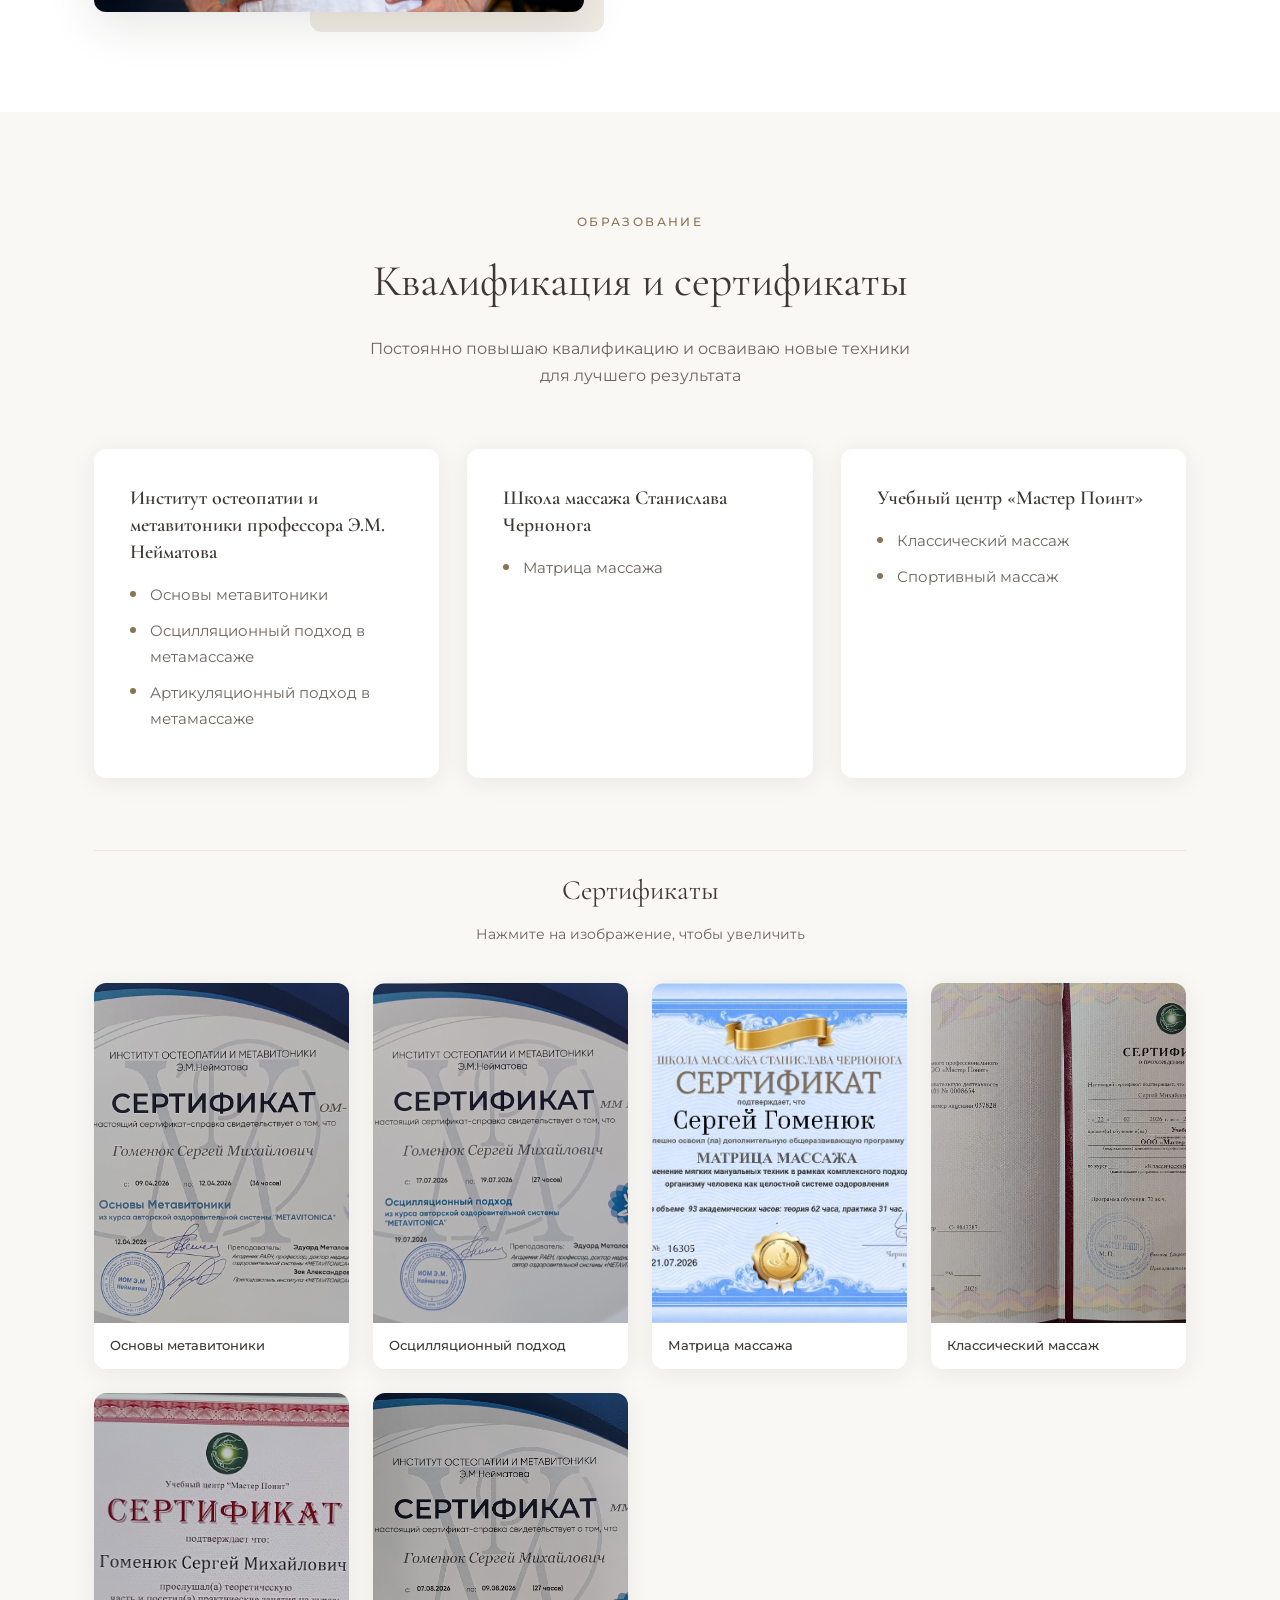
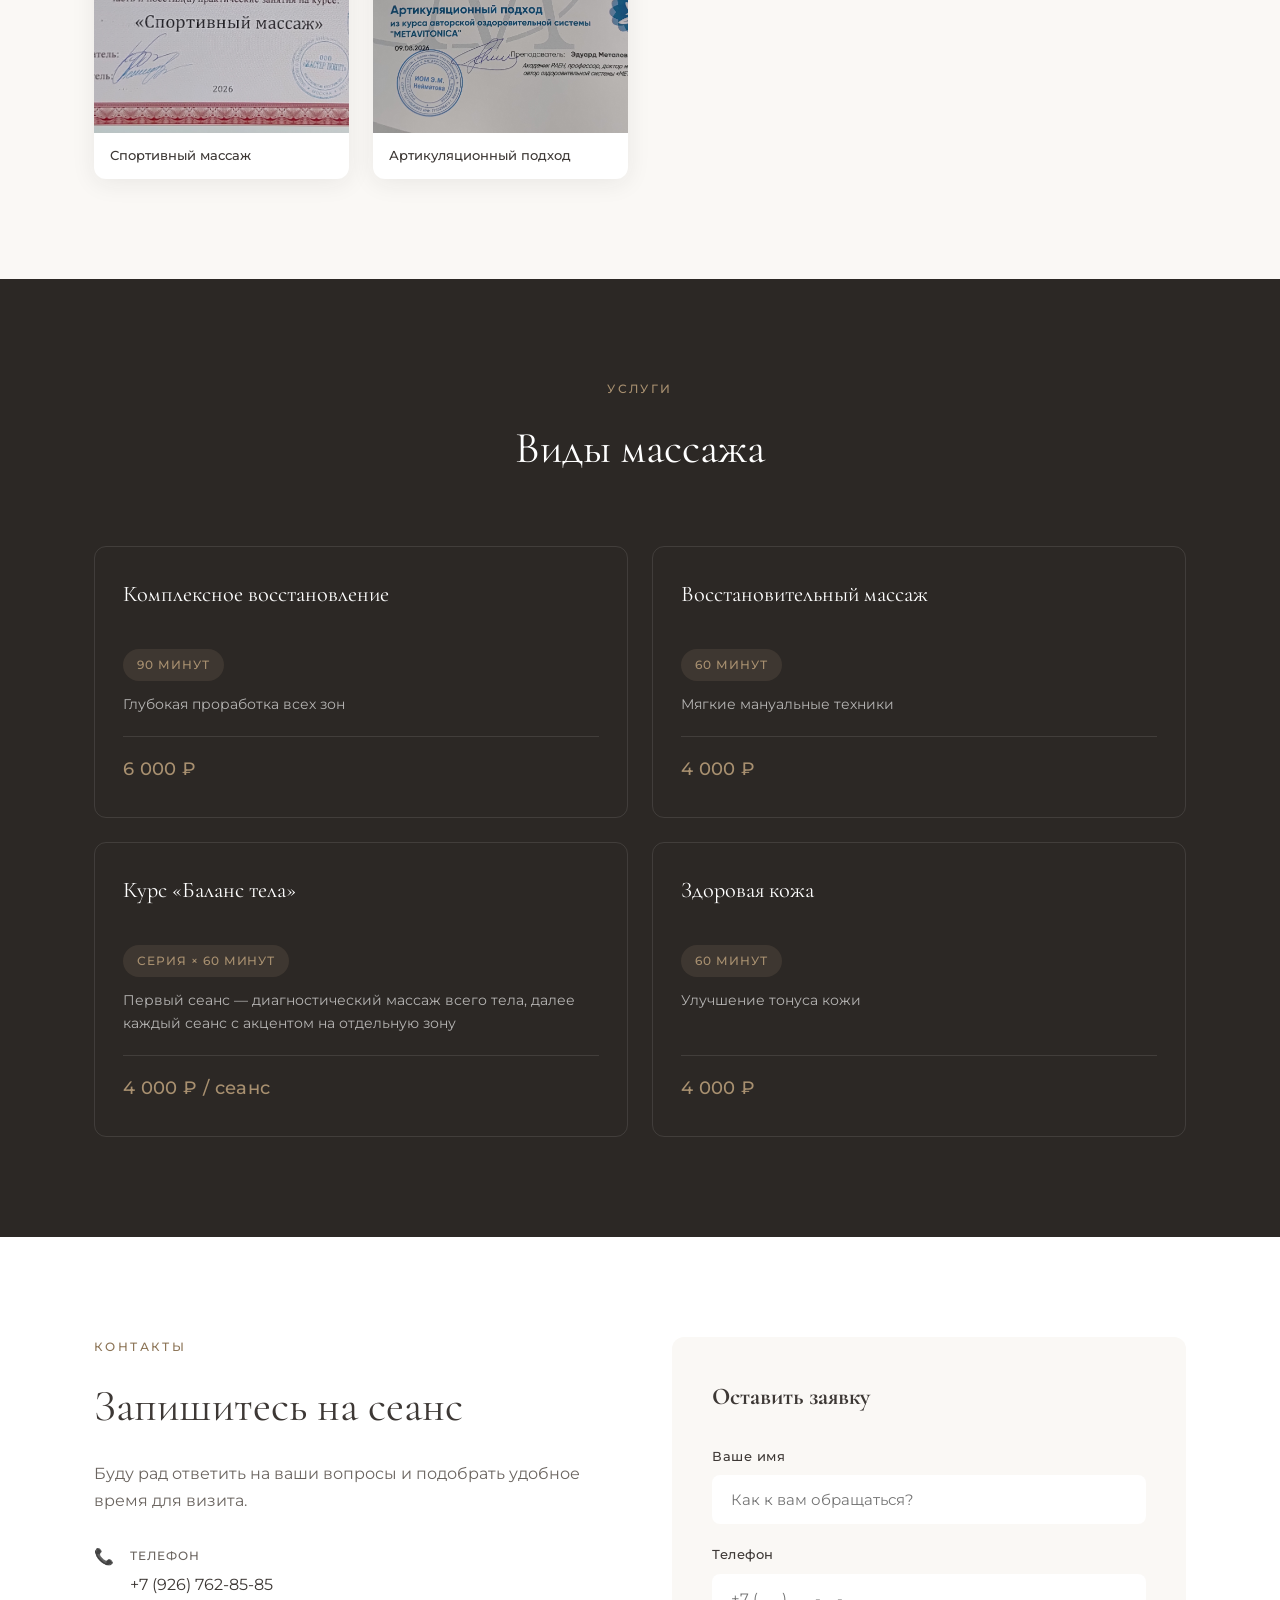
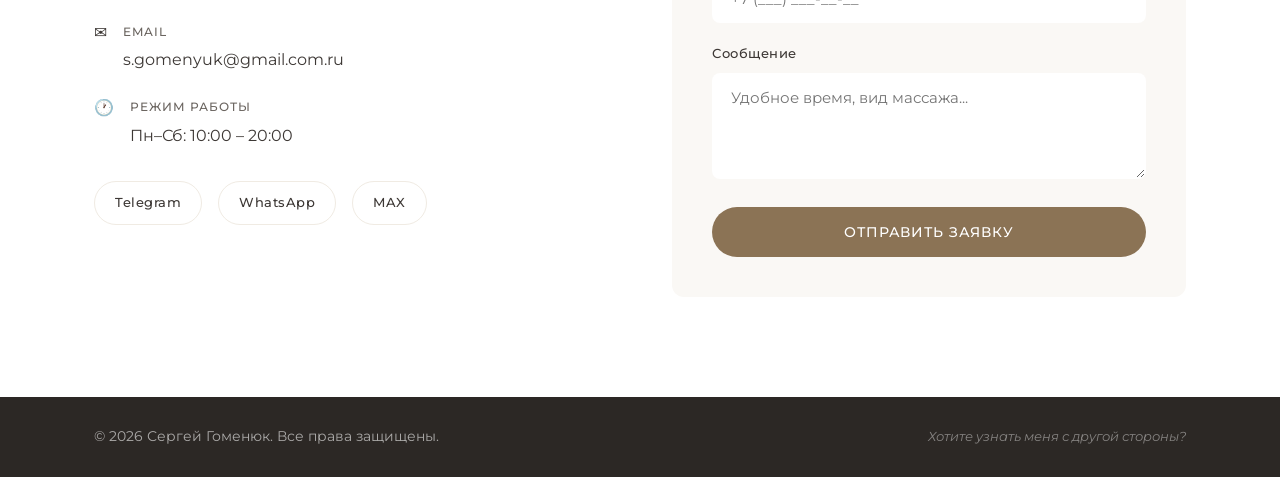
==== commit add098b5: "update certs and articles" ====
--- a/massage.html
+++ b/massage.html
@@ -81,6 +81,7 @@
             <ul class="edu-courses">
               <li>Основы метавитоники</li>
               <li>Осцилляционный подход в метамассаже</li>
+              <li>Артикуляционный подход в метамассаже</li>
             </ul>
           </article>
           <article class="edu-card">
@@ -121,6 +122,10 @@
             <button class="cert-item" type="button" aria-label="Сертификат: Спортивный массаж">
               <img src="images/certificates/05-sportivnyy.jpg" alt="Сертификат — Спортивный массаж" loading="lazy">
               <span>Спортивный массаж</span>
+            </button>
+            <button class="cert-item" type="button" aria-label="Сертификат: Артикуляционный подход в метамассаже">
+              <img src="images/certificates/08-artic.JPG" alt="Сертификат — Артикуляционный подход в метамассаже" loading="lazy">
+              <span>Артикуляционный подход</span>
             </button>
           </div>
         </div>
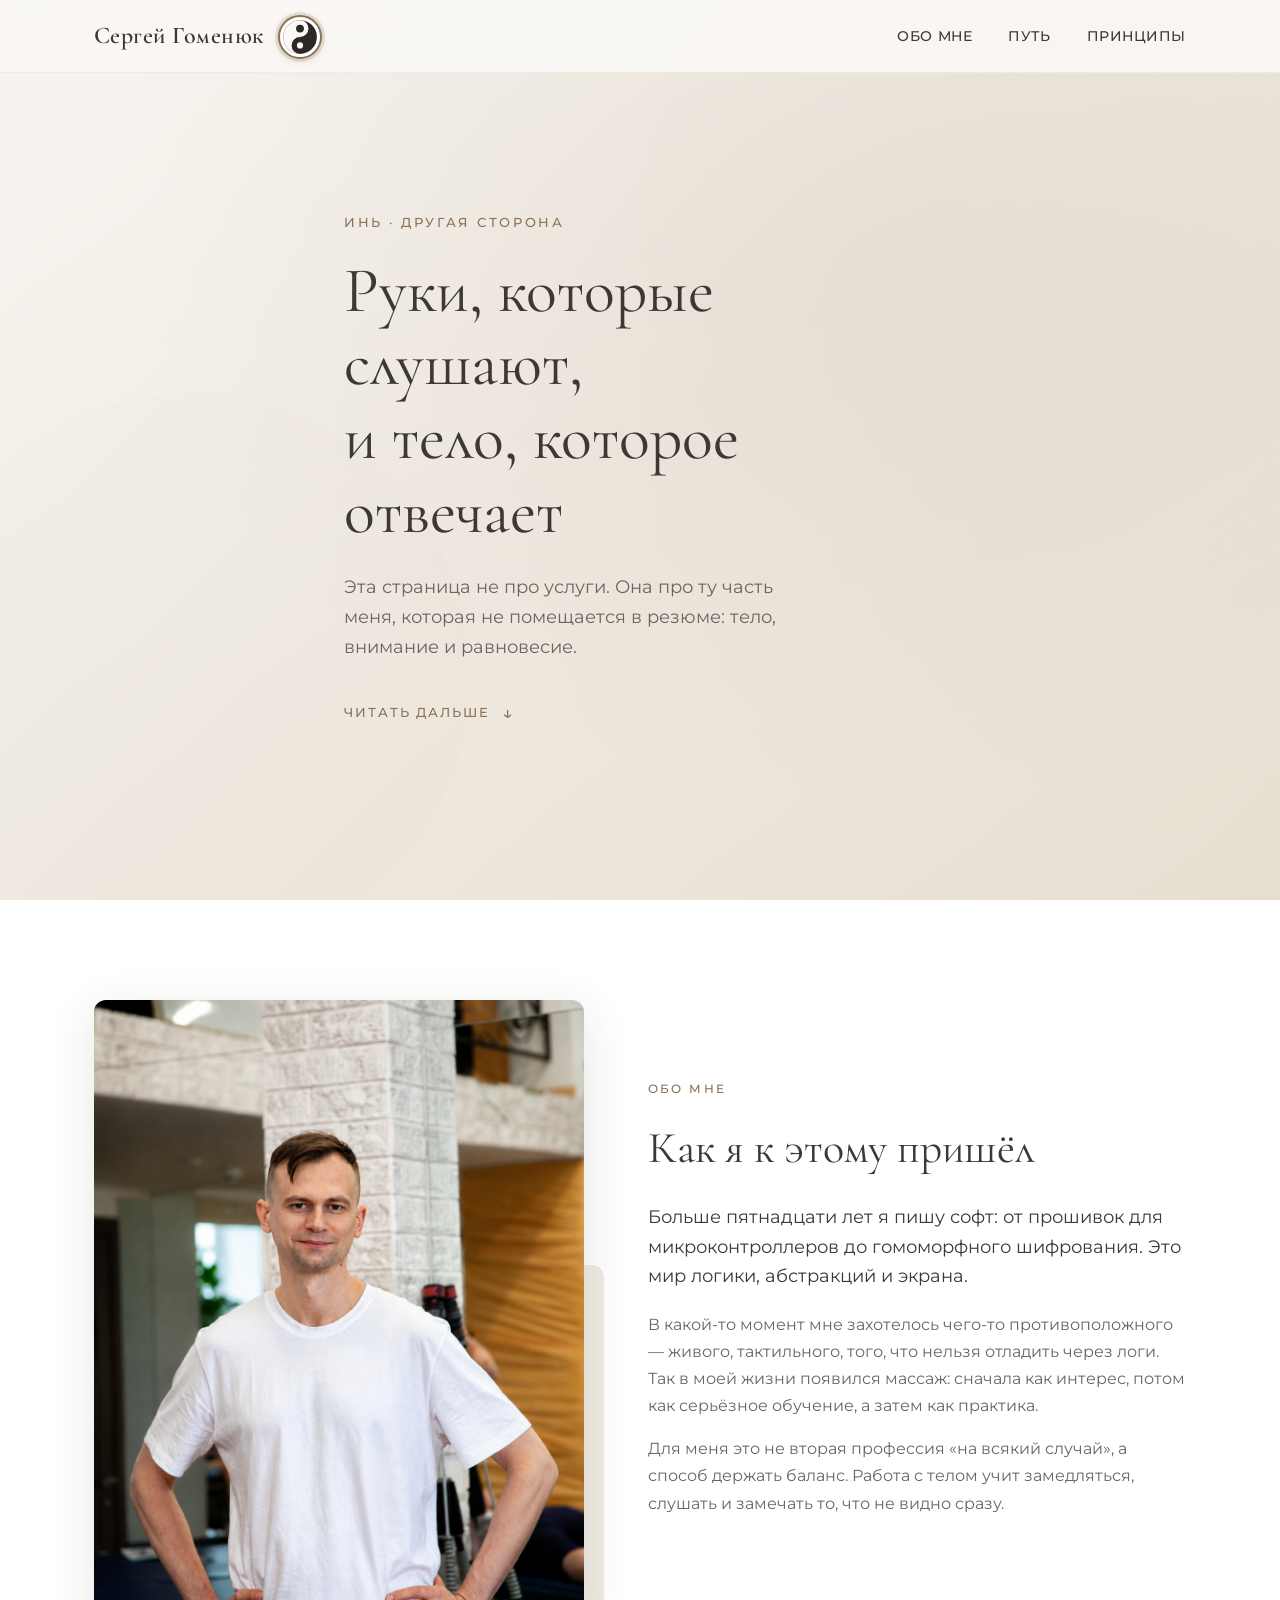
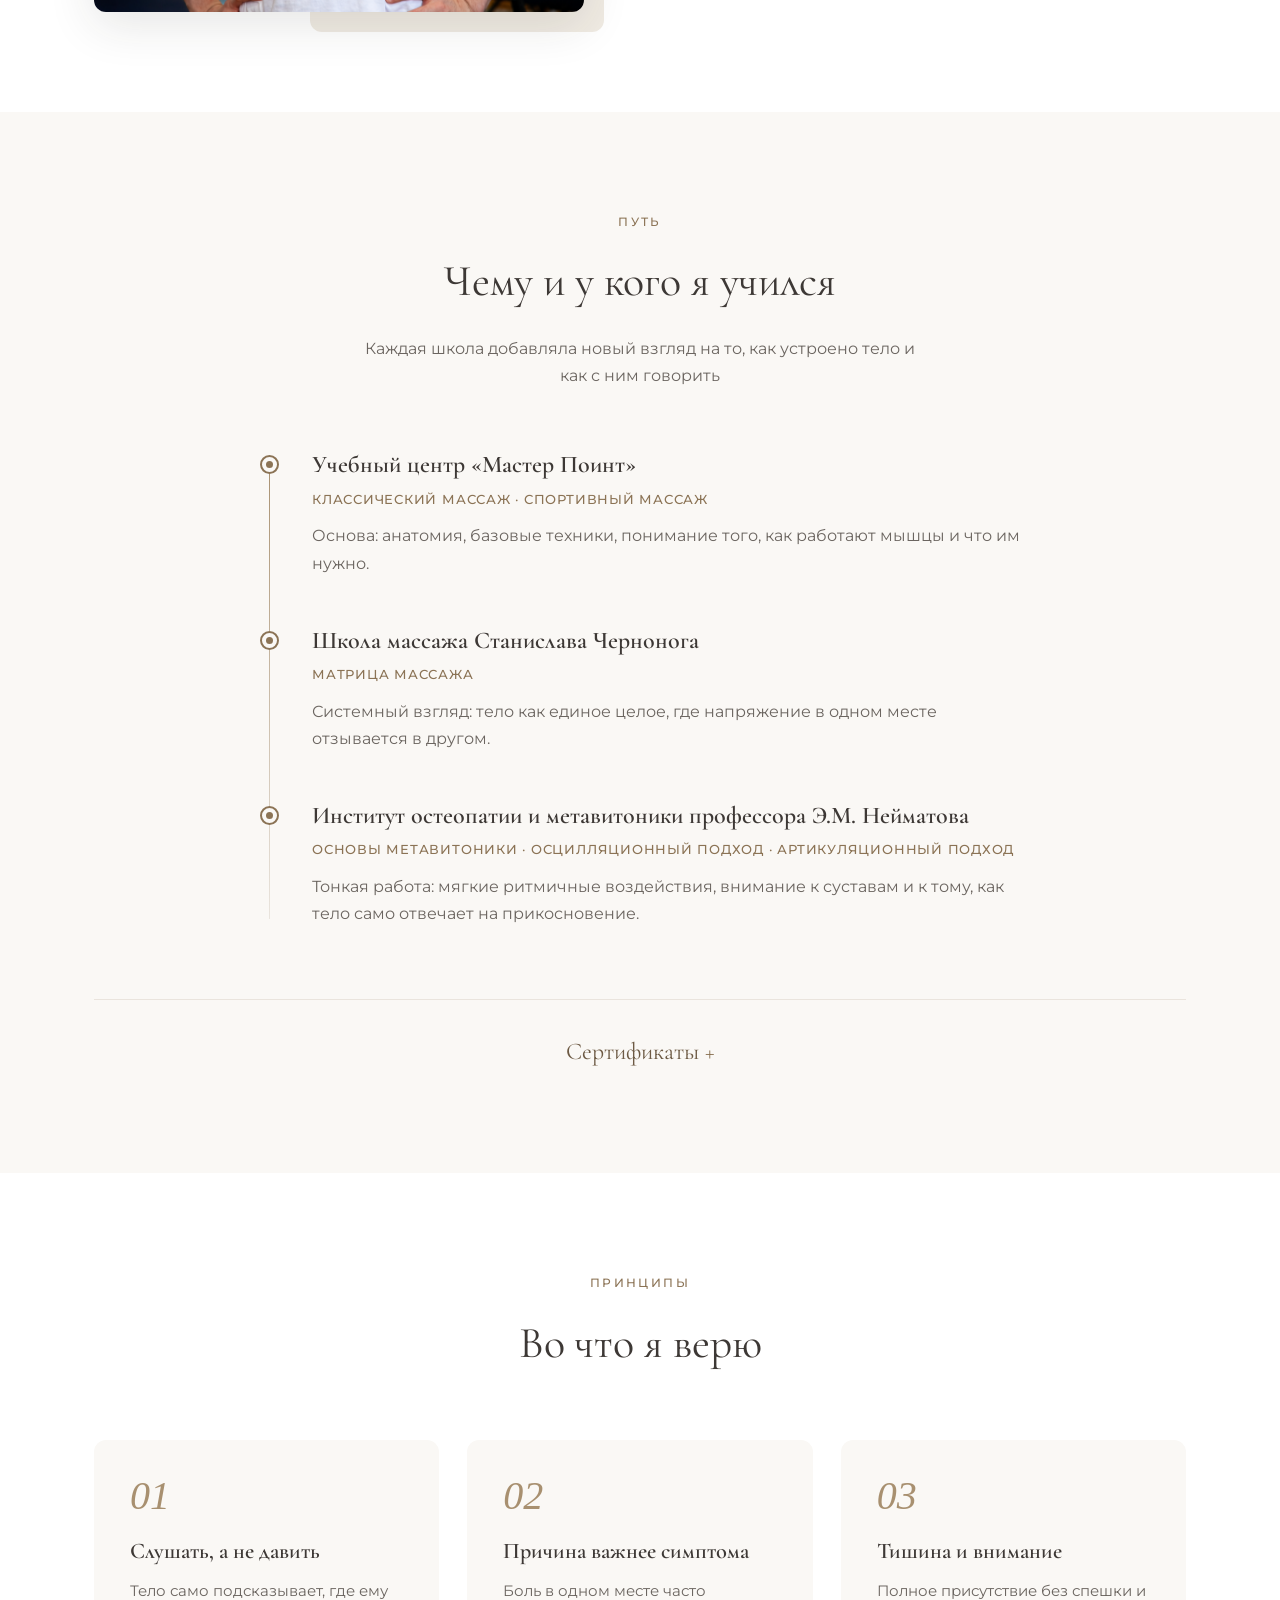
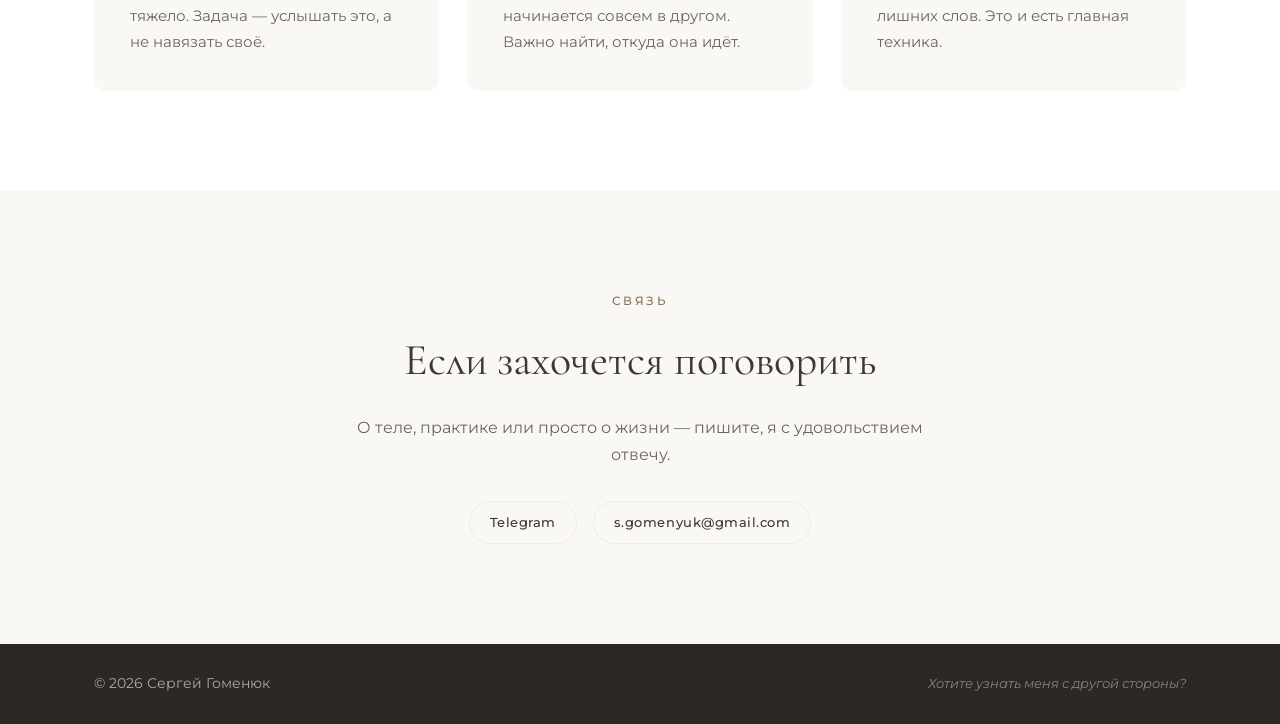
==== commit 1e10b5d7: "temporary switch off massage page" ====
--- a/massage.html
+++ b/massage.html
@@ -3,19 +3,19 @@
 <head>
   <meta charset="UTF-8">
   <meta name="viewport" content="width=device-width, initial-scale=1.0">
-  <meta name="description" content="Профессиональный массаж — восстановление тела и душевного равновесия">
-  <title>Сергей Гоменюк — Массажист</title>
+  <meta name="description" content="Сергей Гоменюк — другая сторона: работа с телом, внимание и равновесие">
+  <title>Сергей Гоменюк — Другая сторона</title>
   <link rel="preconnect" href="https://fonts.googleapis.com">
   <link rel="preconnect" href="https://fonts.gstatic.com" crossorigin>
   <link href="https://fonts.googleapis.com/css2?family=Cormorant+Garamond:ital,wght@0,400;0,600;1,400&family=Montserrat:wght@300;400;500;600&display=swap" rel="stylesheet">
-  <link rel="stylesheet" href="styles.css?v=7">
+  <link rel="stylesheet" href="styles.css?v=9">
 </head>
 <body>
   <header class="header">
     <nav class="nav container">
       <div class="nav-brand">
         <a href="index.html" class="logo">Сергей Гоменюк</a>
-        <a href="resume.html" class="yin-yang" title="На главную" aria-label="На главную">
+        <a href="resume.html" class="yin-yang" title="Другая сторона" aria-label="Другая сторона — резюме разработчика">
           <svg viewBox="0 0 64 64" aria-hidden="true">
             <circle cx="32" cy="32" r="30" fill="#2c2825"/>
             <path d="M32 2a30 30 0 0 1 0 60 15 15 0 0 1 0-30 15 15 0 0 0 0-30Z" fill="#faf8f5"/>
@@ -31,9 +31,8 @@
       </button>
       <ul class="nav-links">
         <li><a href="#about">Обо мне</a></li>
-        <li><a href="#education">Образование</a></li>
-        <li><a href="#services">Услуги</a></li>
-        <li><a href="#contacts">Контакты</a></li>
+        <li><a href="#path">Путь</a></li>
+        <li><a href="#principles">Принципы</a></li>
       </ul>
     </nav>
   </header>
@@ -43,10 +42,10 @@
       <div class="hero-bg" aria-hidden="true"></div>
       <div class="hero-overlay" aria-hidden="true"></div>
       <div class="hero-content container">
-        <p class="hero-label">Сертифицированный массажист</p>
-        <h1>Забота о вашем теле<br>и внутреннем балансе</h1>
-        <p class="hero-text">Индивидуальный подход, проверенные техники и атмосфера полного расслабления</p>
-        <a href="#contacts" class="btn btn-primary">Записаться на сеанс</a>
+        <p class="hero-label">Инь · другая сторона</p>
+        <h1>Руки, которые слушают,<br>и тело, которое отвечает</h1>
+        <p class="hero-text">Эта страница не про услуги. Она про ту часть меня, которая не помещается в резюме: тело, внимание и равновесие.</p>
+        <a href="#about" class="hero-scroll">Читать дальше</a>
       </div>
     </section>
 
@@ -54,53 +53,57 @@
       <div class="container about-grid">
         <div class="about-photo">
           <div class="photo-frame">
-            <img src="images/photo2.png" alt="Сергей Гоменюк — массажист" width="480" height="600">
+            <img src="images/photo2.png" alt="Сергей Гоменюк" width="480" height="600">
           </div>
           <div class="photo-accent" aria-hidden="true"></div>
         </div>
         <div class="about-content">
           <span class="section-label">Обо мне</span>
-          <h2>Сергей Гоменюк</h2>
-          <p class="lead">Помогаю людям снимать напряжение, восстанавливать подвижность и чувствовать лёгкость в теле.</p>
-          <p>Я верю, что массаж — это не просто работа с мышцами, а целостный подход к здоровью. Каждый сеанс я подбираю индивидуально: учитываю ваш образ жизни, особенности тела и то, что именно вас беспокоит.</p>
-          <p>В кабинете царит спокойная атмосфера, полное внимание к вам. Моя задача — чтобы вы ушли не только с расслабленными мышцами, но и с ощущением гармонии.</p>
+          <h2>Как я к этому пришёл</h2>
+          <p class="lead">Больше пятнадцати лет я пишу софт: от прошивок для микроконтроллеров до гомоморфного шифрования. Это мир логики, абстракций и экрана.</p>
+          <p>В какой-то момент мне захотелось чего-то противоположного — живого, тактильного, того, что нельзя отладить через логи. Так в моей жизни появился массаж: сначала как интерес, потом как серьёзное обучение, а затем как практика.</p>
+          <p>Для меня это не вторая профессия «на всякий случай», а способ держать баланс. Работа с телом учит замедляться, слушать и замечать то, что не видно сразу.</p>
         </div>
       </div>
     </section>
 
-    <section id="education" class="section education">
+    <section id="path" class="section path">
       <div class="container">
         <div class="section-header">
-          <span class="section-label">Образование</span>
-          <h2>Квалификация и сертификаты</h2>
-          <p class="section-desc">Постоянно повышаю квалификацию и осваиваю новые техники для лучшего результата</p>
-        </div>
-        <div class="education-grid">
-          <article class="edu-card">
-            <h3>Институт остеопатии и метавитоники профессора Э.М. Нейматова</h3>
-            <ul class="edu-courses">
-              <li>Основы метавитоники</li>
-              <li>Осцилляционный подход в метамассаже</li>
-              <li>Артикуляционный подход в метамассаже</li>
-            </ul>
-          </article>
-          <article class="edu-card">
-            <h3>Школа массажа Станислава Чернонога</h3>
-            <ul class="edu-courses">
-              <li>Матрица массажа</li>
-            </ul>
-          </article>
-          <article class="edu-card">
-            <h3>Учебный центр «Мастер Поинт»</h3>
-            <ul class="edu-courses">
-              <li>Классический массаж</li>
-              <li>Спортивный массаж</li>
-            </ul>
-          </article>
+          <span class="section-label">Путь</span>
+          <h2>Чему и у кого я учился</h2>
+          <p class="section-desc">Каждая школа добавляла новый взгляд на то, как устроено тело и как с ним говорить</p>
         </div>
 
-        <div class="certificates">
-          <h3 class="certificates-title">Сертификаты</h3>
+        <ol class="path-timeline">
+          <li class="path-step">
+            <span class="path-marker" aria-hidden="true"></span>
+            <div class="path-body">
+              <h3>Учебный центр «Мастер Поинт»</h3>
+              <p class="path-courses">Классический массаж · Спортивный массаж</p>
+              <p>Основа: анатомия, базовые техники, понимание того, как работают мышцы и что им нужно.</p>
+            </div>
+          </li>
+          <li class="path-step">
+            <span class="path-marker" aria-hidden="true"></span>
+            <div class="path-body">
+              <h3>Школа массажа Станислава Чернонога</h3>
+              <p class="path-courses">Матрица массажа</p>
+              <p>Системный взгляд: тело как единое целое, где напряжение в одном месте отзывается в другом.</p>
+            </div>
+          </li>
+          <li class="path-step">
+            <span class="path-marker" aria-hidden="true"></span>
+            <div class="path-body">
+              <h3>Институт остеопатии и метавитоники профессора Э.М. Нейматова</h3>
+              <p class="path-courses">Основы метавитоники · Осцилляционный подход · Артикуляционный подход</p>
+              <p>Тонкая работа: мягкие ритмичные воздействия, внимание к суставам и к тому, как тело само отвечает на прикосновение.</p>
+            </div>
+          </li>
+        </ol>
+
+        <details class="certificates">
+          <summary class="certificates-title">Сертификаты</summary>
           <p class="certificates-desc">Нажмите на изображение, чтобы увеличить</p>
           <div class="certificates-grid">
             <button class="cert-item" type="button" aria-label="Сертификат: Основы метавитоники">
@@ -128,106 +131,45 @@
               <span>Артикуляционный подход</span>
             </button>
           </div>
-        </div>
+        </details>
       </div>
     </section>
 
-    <section id="services" class="section services">
+    <section id="principles" class="section principles">
       <div class="container">
         <div class="section-header">
-          <span class="section-label">Услуги</span>
-          <h2>Виды массажа</h2>
+          <span class="section-label">Принципы</span>
+          <h2>Во что я верю</h2>
         </div>
-        <div class="services-grid">
-          <article class="service-item">
-            <h3>Комплексное восстановление</h3>
-            <span class="service-duration">90 минут</span>
-            <p class="service-desc">Глубокая проработка всех зон</p>
-            <span class="price">6 000 ₽</span>
+        <div class="principles-grid">
+          <article class="principle">
+            <span class="principle-num">01</span>
+            <h3>Слушать, а не давить</h3>
+            <p>Тело само подсказывает, где ему тяжело. Задача — услышать это, а не навязать своё.</p>
           </article>
-          <article class="service-item">
-            <h3>Восстановительный массаж</h3>
-            <span class="service-duration">60 минут</span>
-            <p class="service-desc">Мягкие мануальные техники</p>
-            <span class="price">4 000 ₽</span>
+          <article class="principle">
+            <span class="principle-num">02</span>
+            <h3>Причина важнее симптома</h3>
+            <p>Боль в одном месте часто начинается совсем в другом. Важно найти, откуда она идёт.</p>
           </article>
-          <article class="service-item">
-            <h3>Курс «Баланс тела»</h3>
-            <span class="service-duration">серия × 60 минут</span>
-            <p class="service-desc">Первый сеанс — диагностический массаж всего тела, далее каждый сеанс с акцентом на отдельную зону</p>
-            <span class="price">4 000 ₽ / сеанс</span>
-          </article>
-          <article class="service-item">
-            <h3>Здоровая кожа</h3>
-            <span class="service-duration">60 минут</span>
-            <p class="service-desc">Улучшение тонуса кожи</p>
-            <span class="price">4 000 ₽</span>
+          <article class="principle">
+            <span class="principle-num">03</span>
+            <h3>Тишина и внимание</h3>
+            <p>Полное присутствие без спешки и лишних слов. Это и есть главная техника.</p>
           </article>
         </div>
       </div>
     </section>
 
     <section id="contacts" class="section contacts">
-      <div class="container contacts-grid">
-        <div class="contacts-info">
-          <span class="section-label">Контакты</span>
-          <h2>Запишитесь на сеанс</h2>
-          <p>Буду рад ответить на ваши вопросы и подобрать удобное время для визита.</p>
-          <ul class="contact-list">
-            <li>
-              <span class="contact-icon" aria-hidden="true">📞</span>
-              <div>
-                <strong>Телефон</strong>
-                <a href="tel:+79267628585">+7 (926) 762-85-85</a>
-              </div>
-            </li>
-            <li>
-              <span class="contact-icon" aria-hidden="true">✉️</span>
-              <div>
-                <strong>Email</strong>
-                <a href="mailto:s.gomenyuk@gmail.com">s.gomenyuk@gmail.com.ru</a>
-              </div>
-            </li>
-            <!--li>
-              <span class="contact-icon" aria-hidden="true">📍</span>
-              <div>
-                <strong>Адрес</strong>
-                <span>г. Москва, ул. Примерная, д. 10, каб. 5</span>
-              </div>
-            </li-->
-            <li>
-              <span class="contact-icon" aria-hidden="true">🕐</span>
-              <div>
-                <strong>Режим работы</strong>
-                <span>Пн–Сб: 10:00 – 20:00</span>
-              </div>
-            </li>
-          </ul>
-          <div class="social-links">
-            <a href="https://t.me/gsm_33" target="_blank" rel="noopener noreferrer" aria-label="Telegram">Telegram</a>
-            <a href="https://wa.me/79267628588" target="_blank" rel="noopener noreferrer" aria-label="WhatsApp">WhatsApp</a>
-            <a href="https://max.ru/u/f9LHodD0cOLOVUGIRUEJkd5_rGd2I27pXBakTg8RYIOOFuZh4iMITXsRNAY" target="_blank" rel="noopener noreferrer" aria-label="MAX">MAX</a>
-          </div>
+      <div class="container contacts-inner">
+        <span class="section-label">Связь</span>
+        <h2>Если захочется поговорить</h2>
+        <p>О теле, практике или просто о жизни — пишите, я с удовольствием отвечу.</p>
+        <div class="social-links">
+          <a href="https://t.me/gsm_33" target="_blank" rel="noopener noreferrer">Telegram</a>
+          <a href="mailto:s.gomenyuk@gmail.com">s.gomenyuk@gmail.com</a>
         </div>
-        <form class="contact-form" id="contactForm">
-          <h3>Оставить заявку</h3>
-          <input type="checkbox" name="botcheck" class="form-honey" tabindex="-1" autocomplete="off" aria-hidden="true">
-          <div class="form-group">
-            <label for="name">Ваше имя</label>
-            <input type="text" id="name" name="name" required placeholder="Как к вам обращаться?">
-          </div>
-          <div class="form-group">
-            <label for="phone">Телефон</label>
-            <input type="tel" id="phone" name="phone" required placeholder="+7 (___) ___-__-__">
-          </div>
-          <div class="form-group">
-            <label for="message">Сообщение</label>
-            <textarea id="message" name="message" rows="4" placeholder="Удобное время, вид массажа..."></textarea>
-          </div>
-          <button type="submit" class="btn btn-primary btn-full" id="submitBtn">Отправить заявку</button>
-          <p class="form-note form-note--success" id="formNote" hidden>Спасибо! Я свяжусь с вами в ближайшее время.</p>
-          <p class="form-note form-note--error" id="formError" hidden></p>
-        </form>
       </div>
     </section>
   </main>
@@ -239,12 +181,11 @@
 
   <footer class="footer">
     <div class="container footer-inner">
-      <p>&copy; 2026 Сергей Гоменюк. Все права защищены.</p>
+      <p>&copy; 2026 Сергей Гоменюк</p>
       <a href="resume.html" class="other-side">Хотите узнать меня с другой стороны?</a>
     </div>
   </footer>
 
-  <script src="config.js"></script>
   <script src="script.js"></script>
 </body>
 </html>
--- a/styles.css
+++ b/styles.css
@@ -253,40 +253,32 @@
   max-width: 480px;
 }
 
-/* Buttons */
-.btn {
-  display: inline-block;
-  padding: 16px 36px;
-  font-family: var(--font-sans);
-  font-size: 0.875rem;
+.hero-scroll {
+  display: inline-flex;
+  align-items: center;
+  gap: 12px;
+  font-size: 0.8rem;
   font-weight: 500;
-  letter-spacing: 0.06em;
+  letter-spacing: 0.15em;
   text-transform: uppercase;
-  border: none;
-  border-radius: 50px;
-  cursor: pointer;
-  transition: all var(--transition);
-}
-
-.btn-primary {
-  background: var(--color-accent);
-  color: var(--color-white);
-}
-
-.btn-primary:hover {
-  background: var(--color-accent-dark);
-  color: var(--color-white);
-  transform: translateY(-2px);
-  box-shadow: var(--shadow);
-}
-
-.btn-full {
-  width: 100%;
+  color: var(--color-accent);
+}
+
+.hero-scroll::after {
+  content: '↓';
+  font-size: 1.1rem;
+  animation: scroll-hint 2s ease-in-out infinite;
+}
+
+@keyframes scroll-hint {
+  0%, 100% { transform: translateY(0); }
+  50% { transform: translateY(5px); }
 }
 
 /* Sections */
 .section {
   padding: 100px 0;
+  scroll-margin-top: 72px;
 }
 
 .section-label {
@@ -307,7 +299,7 @@
 
 .section-header h2,
 .about-content h2,
-.contacts-info h2 {
+.contacts h2 {
   font-family: var(--font-serif);
   font-size: clamp(2rem, 4vw, 2.75rem);
   font-weight: 400;
@@ -401,98 +393,109 @@
   margin-top: 4px;
 }
 
-/* Education */
-.education {
+/* Path */
+.path {
   background: var(--color-bg);
 }
 
-.education-grid {
-  display: grid;
-  grid-template-columns: repeat(3, 1fr);
-  gap: 28px;
-  margin-bottom: 72px;
-}
-
-.edu-card {
-  background: var(--color-white);
-  padding: 36px;
-  border-radius: var(--radius);
-  box-shadow: var(--shadow);
-  transition: transform var(--transition), box-shadow var(--transition);
-}
-
-.edu-card:hover {
-  transform: translateY(-4px);
-  box-shadow: var(--shadow-lg);
-}
-
-.edu-year {
-  display: inline-block;
-  font-size: 0.75rem;
-  font-weight: 600;
-  letter-spacing: 0.1em;
-  color: var(--color-accent);
-  background: var(--color-bg-alt);
-  padding: 6px 14px;
-  border-radius: 50px;
-  margin-bottom: 16px;
-}
-
-.edu-card h3 {
-  font-family: var(--font-serif);
-  font-size: 1.25rem;
-  font-weight: 600;
-  margin-bottom: 16px;
-  line-height: 1.35;
-}
-
-.edu-courses {
+.path-timeline {
+  position: relative;
+  max-width: 760px;
+  margin: 0 auto 72px;
   list-style: none;
-  padding: 0;
-}
-
-.edu-courses li {
-  position: relative;
-  padding-left: 20px;
-  margin-bottom: 10px;
-  font-size: 0.95rem;
-  color: var(--color-text-light);
-}
-
-.edu-courses li::before {
+}
+
+.path-timeline::before {
   content: '';
   position: absolute;
-  left: 0;
-  top: 0.55em;
-  width: 6px;
-  height: 6px;
+  top: 8px;
+  bottom: 8px;
+  left: 9px;
+  width: 1px;
+  background: linear-gradient(to bottom, var(--color-accent-light), rgba(139, 115, 85, 0.15));
+}
+
+.path-step {
+  position: relative;
+  display: grid;
+  grid-template-columns: 20px 1fr;
+  gap: 32px;
+  padding-bottom: 48px;
+}
+
+.path-step:last-child {
+  padding-bottom: 0;
+}
+
+.path-marker {
+  position: relative;
+  top: 6px;
+  width: 19px;
+  height: 19px;
+  border-radius: 50%;
+  background: var(--color-bg);
+  border: 2px solid var(--color-accent);
+}
+
+.path-marker::after {
+  content: '';
+  position: absolute;
+  inset: 4px;
   border-radius: 50%;
   background: var(--color-accent);
 }
 
-.edu-degree {
-  font-size: 0.875rem;
+.path-body h3 {
+  font-family: var(--font-serif);
+  font-size: 1.5rem;
+  font-weight: 600;
+  line-height: 1.3;
+  margin-bottom: 8px;
+}
+
+.path-courses {
+  font-size: 0.8rem;
   font-weight: 500;
+  letter-spacing: 0.06em;
+  text-transform: uppercase;
   color: var(--color-accent);
   margin-bottom: 12px;
 }
 
-.edu-card p:last-child {
-  font-size: 0.9rem;
+.path-body p:last-child {
   color: var(--color-text-light);
 }
 
 /* Certificates */
 .certificates {
-  padding-top: 16px;
+  padding-top: 32px;
   border-top: 1px solid rgba(139, 115, 85, 0.15);
 }
 
 .certificates-title {
   font-family: var(--font-serif);
-  font-size: 1.75rem;
+  font-size: 1.5rem;
   font-weight: 400;
   text-align: center;
+  cursor: pointer;
+  list-style: none;
+  color: var(--color-accent-dark);
+}
+
+.certificates-title::-webkit-details-marker {
+  display: none;
+}
+
+.certificates-title::after {
+  content: ' +';
+  color: var(--color-accent);
+}
+
+.certificates[open] .certificates-title::after {
+  content: ' −';
+}
+
+.certificates[open] .certificates-title {
   margin-bottom: 8px;
 }
 
@@ -590,137 +593,71 @@
   background: rgba(255, 255, 255, 0.25);
 }
 
-/* Services */
-.services {
-  background: var(--color-bg-dark);
-  color: var(--color-white);
-}
-
-.services .section-label {
+/* Principles */
+.principles {
+  background: var(--color-white);
+}
+
+.principles-grid {
+  display: grid;
+  grid-template-columns: repeat(3, 1fr);
+  gap: 28px;
+}
+
+.principle {
+  padding: 36px;
+  border-radius: var(--radius);
+  background: var(--color-bg);
+  transition: transform var(--transition), box-shadow var(--transition);
+}
+
+.principle:hover {
+  transform: translateY(-4px);
+  box-shadow: var(--shadow);
+}
+
+.principle-num {
+  display: block;
+  font-family: var(--font-serif);
+  font-size: 2.5rem;
+  font-style: italic;
+  line-height: 1;
   color: var(--color-accent-light);
-}
-
-.services .section-header h2 {
-  color: var(--color-white);
-}
-
-.services-grid {
-  display: grid;
-  grid-template-columns: repeat(2, 1fr);
-  gap: 24px;
-}
-
-.service-item {
-  display: grid;
-  grid-template-rows: auto auto 1fr auto;
-  gap: 12px;
-  min-height: 100%;
-  padding: 32px 28px;
-  border: 1px solid rgba(255, 255, 255, 0.1);
-  border-radius: var(--radius);
-  transition: background var(--transition), border-color var(--transition);
-}
-
-.service-item:hover {
-  background: rgba(255, 255, 255, 0.05);
-  border-color: var(--color-accent);
-}
-
-.service-item h3 {
+  margin-bottom: 20px;
+}
+
+.principle h3 {
   font-family: var(--font-serif);
   font-size: 1.4rem;
-  font-weight: 400;
+  font-weight: 600;
   line-height: 1.3;
-  margin: 0;
-  min-height: 2.6em;
-}
-
-.service-duration {
-  display: inline-flex;
-  align-items: center;
-  width: fit-content;
-  padding: 6px 14px;
-  font-size: 0.75rem;
-  font-weight: 500;
-  letter-spacing: 0.08em;
-  text-transform: uppercase;
-  color: var(--color-accent-light);
-  background: rgba(168, 144, 112, 0.15);
-  border-radius: 50px;
-}
-
-.service-desc {
-  margin: 0;
-  font-size: 0.9rem;
-  line-height: 1.6;
-  color: rgba(255, 255, 255, 0.65);
-}
-
-.price {
-  margin-top: 8px;
-  padding-top: 16px;
-  border-top: 1px solid rgba(255, 255, 255, 0.1);
-  font-size: 1.15rem;
-  font-weight: 500;
-  letter-spacing: 0.02em;
-  color: var(--color-accent-light);
+  margin-bottom: 12px;
+}
+
+.principle p {
+  font-size: 0.95rem;
+  color: var(--color-text-light);
 }
 
 /* Contacts */
 .contacts {
-  background: var(--color-white);
-}
-
-.contacts-grid {
-  display: grid;
-  grid-template-columns: 1fr 1fr;
-  gap: 64px;
-  align-items: start;
-}
-
-.contacts-info p {
+  background: var(--color-bg);
+}
+
+.contacts-inner {
+  max-width: 640px;
+  text-align: center;
+}
+
+.contacts-inner p {
   color: var(--color-text-light);
   margin-bottom: 32px;
 }
 
-.contact-list {
-  list-style: none;
-  margin-bottom: 32px;
-}
-
-.contact-list li {
-  display: flex;
-  gap: 16px;
-  margin-bottom: 24px;
-}
-
-.contact-icon {
-  font-size: 1.25rem;
-  line-height: 1.4;
-}
-
-.contact-list strong {
-  display: block;
-  font-size: 0.75rem;
-  font-weight: 500;
-  letter-spacing: 0.08em;
-  text-transform: uppercase;
-  color: var(--color-text-light);
-  margin-bottom: 4px;
-}
-
-.contact-list a,
-.contact-list span {
-  font-size: 1rem;
-  color: var(--color-text);
-}
-
-.contact-list a:hover {
-  color: var(--color-accent);
-}
-
 .social-links {
   display: flex;
+  flex-wrap: wrap;
+  justify-content: center;
   gap: 16px;
 }
 
@@ -740,79 +677,6 @@
   color: var(--color-accent);
 }
 
-/* Form */
-.contact-form {
-  background: var(--color-bg);
-  padding: 40px;
-  border-radius: var(--radius);
-}
-
-.contact-form h3 {
-  font-family: var(--font-serif);
-  font-size: 1.5rem;
-  margin-bottom: 28px;
-}
-
-.form-group {
-  margin-bottom: 20px;
-}
-
-.form-group label {
-  display: block;
-  font-size: 0.8rem;
-  font-weight: 500;
-  letter-spacing: 0.04em;
-  margin-bottom: 8px;
-  color: var(--color-text);
-}
-
-.form-group input,
-.form-group textarea {
-  width: 100%;
-  padding: 14px 18px;
-  font-family: var(--font-sans);
-  font-size: 0.95rem;
-  color: var(--color-text);
-  background: var(--color-white);
-  border: 1px solid transparent;
-  border-radius: 8px;
-  transition: border-color var(--transition);
-  resize: vertical;
-}
-
-.form-group input:focus,
-.form-group textarea:focus {
-  outline: none;
-  border-color: var(--color-accent);
-}
-
-.form-note {
-  margin-top: 16px;
-  text-align: center;
-  font-weight: 500;
-}
-
-.form-note--success {
-  color: var(--color-accent);
-}
-
-.form-note--error {
-  color: #b54a4a;
-}
-
-.form-honey {
-  position: absolute;
-  left: -9999px;
-  opacity: 0;
-  pointer-events: none;
-}
-
-.btn:disabled {
-  opacity: 0.6;
-  cursor: not-allowed;
-  transform: none;
-}
-
 /* Footer */
 .footer {
   background: var(--color-bg-dark);
@@ -848,26 +712,17 @@
 
 /* Mobile */
 @media (max-width: 900px) {
-  .about-grid,
-  .contacts-grid {
+  .about-grid {
     grid-template-columns: 1fr;
     gap: 48px;
   }
 
-  .education-grid {
+  .principles-grid {
     grid-template-columns: 1fr;
   }
 
   .certificates-grid {
     grid-template-columns: repeat(2, 1fr);
-  }
-
-  .services-grid {
-    grid-template-columns: 1fr;
-  }
-
-  .service-item h3 {
-    min-height: 0;
   }
 
   .about-photo {
@@ -926,10 +781,6 @@
     padding: 140px 0 80px;
   }
 
-  .contact-form {
-    padding: 28px;
-  }
-
   .certificates-grid {
     grid-template-columns: 1fr;
   }
